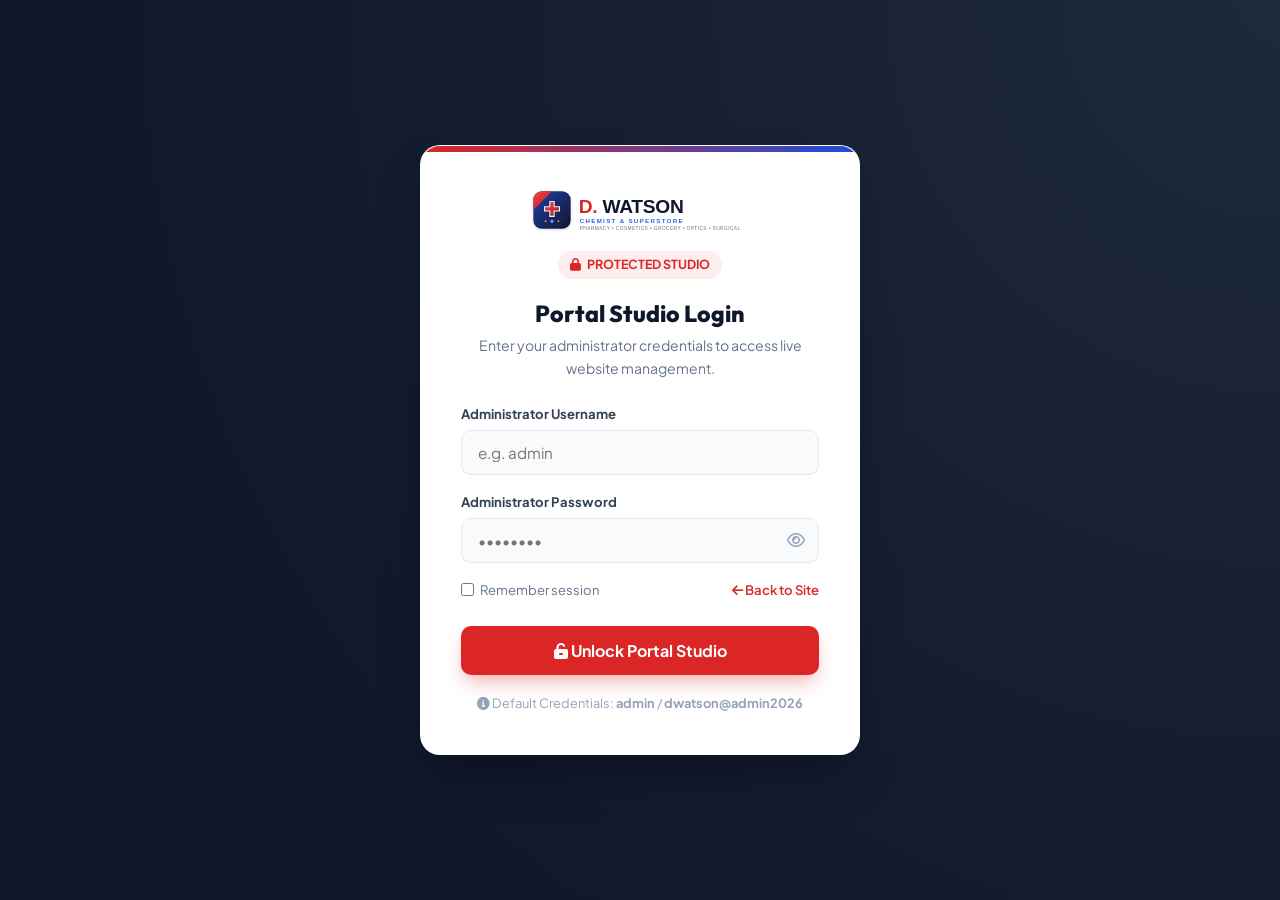
==== admin.html @ f3a91d0d "Fix: sticky top bar on scroll + correct Bakhtawari family tree (Ahsan is son of Zafar)" ====
<!DOCTYPE html>
<html lang="en">
<head>
  <meta charset="UTF-8">
  <meta name="viewport" content="width=device-width, initial-scale=1.0">
  <title>D. Watson Portal Studio | Zero-Code Content &amp; Security Management</title>
  <meta name="robots" content="noindex, nofollow">

  <!-- Google Fonts -->
  <link rel="preconnect" href="https://fonts.googleapis.com">
  <link rel="preconnect" href="https://fonts.gstatic.com" crossorigin>
  <link href="https://fonts.googleapis.com/css2?family=Outfit:wght@500;600;700;800&family=Plus+Jakarta+Sans:wght@400;500;600;700;800&display=swap" rel="stylesheet">

  <!-- Font Awesome 6 -->
  <link rel="stylesheet" href="https://cdnjs.cloudflare.com/ajax/libs/font-awesome/6.5.1/css/all.min.css">

  <!-- Stylesheets (v2.6) -->
  <link rel="stylesheet" href="css/style.css?v=2.6">
  <link rel="stylesheet" href="css/admin.css?v=2.6">
</head>
<body class="admin-body">

  <!-- ================= AUTHENTICATION / LOGIN OVERLAY ================= -->
  <div class="admin-auth-overlay" id="adminAuthOverlay">
    <div class="auth-card">
      <img src="assets/images/logo.svg" alt="D. Watson" class="auth-logo">
      <span class="auth-badge"><i class="fa-solid fa-lock"></i> Protected Studio</span>
      <h2 class="auth-title">Portal Studio Login</h2>
      <p class="auth-sub">Enter your administrator credentials to access live website management.</p>

      <div class="auth-error" id="loginError">
        Invalid username or password. Please try again.
      </div>

      <form id="adminLoginForm">
        <div class="auth-input-group">
          <label for="loginUsername">Administrator Username</label>
          <input type="text" id="loginUsername" class="auth-input" placeholder="e.g. admin" required autocomplete="username">
        </div>

        <div class="auth-input-group">
          <label for="loginPassword">Administrator Password</label>
          <input type="password" id="loginPassword" class="auth-input" placeholder="••••••••" required autocomplete="current-password">
          <button type="button" class="password-toggle-btn" onclick="togglePasswordVisibility('loginPassword', this.querySelector('i'))" aria-label="Toggle password view">
            <i class="fa-regular fa-eye"></i>
          </button>
        </div>

        <div style="display:flex; justify-content:space-between; align-items:center; margin-bottom:18px; font-size:0.82rem; color:#64748B;">
          <label style="display:flex; align-items:center; gap:6px; cursor:pointer;">
            <input type="checkbox" id="loginRememberMe"> Remember session
          </label>
          <a href="index.html" style="color:#DC2626; font-weight:600;"><i class="fa-solid fa-arrow-left"></i> Back to Site</a>
        </div>

        <button type="submit" class="auth-btn" id="loginSubmitBtn">
          <i class="fa-solid fa-unlock-keyhole"></i> Unlock Portal Studio
        </button>

        <div class="auth-hint">
          <i class="fa-solid fa-circle-info"></i> Default Credentials: <strong>admin</strong> / <strong>dwatson@admin2026</strong>
        </div>
      </form>
    </div>
  </div>

  <!-- ================= MOBILE APP HEADER (Shown on Mobile screens <= 992px) ================= -->
  <div class="admin-mobile-header">
    <button class="admin-mobile-toggle-btn" onclick="toggleAdminDrawer()" aria-label="Open navigation menu">
      <i class="fa-solid fa-bars-staggered"></i>
    </button>
    <img src="assets/images/logo-white.svg" alt="D. Watson Admin" class="admin-mobile-logo">
    <div style="display: flex; gap: 8px; align-items: center;">
      <a href="index.html" target="_blank" class="admin-mobile-action-btn" title="View live site">
        <i class="fa-solid fa-eye"></i>
      </a>
      <button class="admin-mobile-action-btn" onclick="adminLogout()" title="Lock Studio" style="color:#FCA5A5;">
        <i class="fa-solid fa-lock"></i>
      </button>
    </div>
  </div>

  <!-- Mobile Drawer Backdrop Overlay -->
  <div class="admin-drawer-backdrop" id="adminDrawerBackdrop" onclick="toggleAdminDrawer()"></div>

  <!-- ================= MAIN ADMIN SIDEBAR ================= -->
  <aside class="admin-sidebar" id="adminSidebar">
    <div class="sidebar-header">
      <img src="assets/images/logo-white.svg" alt="D. Watson Admin">
      <button class="admin-sidebar-close-btn" onclick="toggleAdminDrawer()" aria-label="Close menu">
        <i class="fa-solid fa-xmark"></i>
      </button>
    </div>

    <nav class="sidebar-nav">
      <div class="nav-category-title">Content Modules</div>
      <div class="admin-nav-item active" data-tab="tabSlides">
        <i class="fa-solid fa-images"></i> Hero Slider
      </div>
      <div class="admin-nav-item" data-tab="tabBranches">
        <i class="fa-solid fa-location-dot"></i> Branches Locator
      </div>
      <div class="admin-nav-item" data-tab="tabProducts">
        <i class="fa-solid fa-box-open"></i> Featured Products
      </div>
      <div class="admin-nav-item" data-tab="tabGallery">
        <i class="fa-solid fa-photo-film"></i> Image Gallery
      </div>
      <div class="admin-nav-item" data-tab="tabPrescriptions">
        <i class="fa-solid fa-bell-concierge"></i> Orders &amp; Inquiries Desk
      </div>

      <div class="nav-category-title">Corporate Settings</div>
      <div class="admin-nav-item" data-tab="tabCompany">
        <i class="fa-solid fa-building"></i> Company &amp; Heritage
      </div>
      <div class="admin-nav-item" data-tab="tabSecurity">
        <i class="fa-solid fa-shield-halved"></i> Security &amp; Password
      </div>
      <div class="admin-nav-item" data-tab="tabBackup">
        <i class="fa-solid fa-cloud-arrow-down"></i> Backup &amp; JSON Sync
      </div>
    </nav>

    <div class="sidebar-footer">
      <div class="admin-user-badge">
        <span><i class="fa-solid fa-user-shield" style="color:#22C55E;"></i> Authenticated Admin</span>
        <button onclick="adminLogout()" style="color:#F87171; font-weight:700; font-size:0.75rem; background:none; border:none; cursor:pointer;" title="Log out">
          <i class="fa-solid fa-arrow-right-from-bracket"></i> Lock
        </button>
      </div>
      <a href="index.html" target="_blank" class="btn btn-outline-white btn-sm" style="width: 100%; margin-top:8px;">
        <i class="fa-solid fa-arrow-up-right-from-square"></i> Open Live Website
      </a>
    </div>
  </aside>

  <!-- ================= MAIN DASHBOARD AREA ================= -->
  <main class="admin-main">
    <!-- Topbar -->
    <header class="admin-topbar">
      <div class="admin-title-wrap">
        <h1>Content Management Studio</h1>
        <p>Live visual updates for slides, 24+ branches, product catalog, gallery &amp; corporate contact numbers.</p>
      </div>

      <div class="admin-actions">
        <button class="btn btn-outline btn-sm" onclick="exportSiteJSON()">
          <i class="fa-solid fa-download"></i> Export JSON
        </button>
        <button class="btn btn-outline btn-sm" onclick="adminLogout()" style="border-color:#FCA5A5; color:#DC2626;">
          <i class="fa-solid fa-lock"></i> Lock Studio
        </button>
        <a href="index.html" target="_blank" class="btn btn-primary btn-sm">
          <i class="fa-solid fa-eye"></i> View Live Site
        </a>
      </div>
    </header>

    <!-- Dynamic Content Area -->
    <div class="admin-content-area">

      <!-- ================= 1. HERO SLIDES TAB ================= -->
      <section class="admin-tab-pane active" id="tabSlides">
        <div class="admin-card">
          <div class="card-header-flex">
            <div>
              <h2 class="card-title">Homepage Hero Banner Slides</h2>
              <p style="font-size:0.85rem; color:#64748B;">Manage the top carousel slides, headlines, images, and WhatsApp call-to-action buttons.</p>
            </div>
            <button class="btn btn-primary btn-sm" onclick="openSlideModal(-1)">
              <i class="fa-solid fa-plus"></i> Add New Slide
            </button>
          </div>

          <div class="items-list-grid" id="adminSlidesList">
            <!-- Populated via admin.js -->
          </div>
        </div>
      </section>

      <!-- ================= 2. BRANCHES TAB ================= -->
      <section class="admin-tab-pane" id="tabBranches">
        <div class="admin-card">
          <div class="card-header-flex">
            <div>
              <h2 class="card-title">Store Branches &amp; Locations (24+ Network)</h2>
              <p style="font-size:0.85rem; color:#64748B;">Official locations across Islamabad, Rawalpindi, Lahore, and regional hubs from dwatson.co.</p>
            </div>
            <button class="btn btn-primary btn-sm" onclick="openBranchModal(-1)">
              <i class="fa-solid fa-plus"></i> Add New Branch
            </button>
          </div>

          <div class="items-list-grid" id="adminBranchesList">
            <!-- Populated via admin.js -->
          </div>
        </div>
      </section>

      <!-- ================= 3. FEATURED PRODUCTS TAB ================= -->
      <section class="admin-tab-pane" id="tabProducts">
        <div class="admin-card">
          <div class="card-header-flex">
            <div>
              <h2 class="card-title">Featured Products &amp; Catalog Showcase</h2>
              <p style="font-size:0.85rem; color:#64748B;">Manage showcased items from Facebook official posts, prices, stock badges, and descriptions.</p>
            </div>
            <button class="btn btn-primary btn-sm" onclick="openProductModal(-1)">
              <i class="fa-solid fa-plus"></i> Add New Product
            </button>
          </div>

          <div class="items-list-grid" id="adminProductsList">
            <!-- Populated via admin.js -->
          </div>
        </div>
      </section>

      <!-- ================= 4. GALLERY TAB ================= -->
      <section class="admin-tab-pane" id="tabGallery">
        <div class="admin-card">
          <div class="card-header-flex">
            <div>
              <h2 class="card-title">Showcase Image Gallery</h2>
              <p style="font-size:0.85rem; color:#64748B;">Manage store facade photos, pharmacy labs, cosmetics lounges, and superstore aisles.</p>
            </div>
            <button class="btn btn-primary btn-sm" onclick="openGalleryModal(-1)">
              <i class="fa-solid fa-plus"></i> Add Photo
            </button>
          </div>

          <div class="items-list-grid" id="adminGalleryList">
            <!-- Populated via admin.js -->
          </div>
        </div>
      </section>

      <!-- ================= 4b. ORDERS & INQUIRIES DESK ================= -->
      <section class="admin-tab-pane" id="tabPrescriptions">
        <div class="admin-card">
          <div class="card-header-flex">
            <div>
              <h2 class="card-title">Customer Orders &amp; Inquiries Desk</h2>
              <p style="font-size:0.85rem; color:#64748B;">Live records of Product Inquiries &amp; Orders, Prescriptions, and Customer Inquiries with 1-click photo inspection and WhatsApp replies.</p>
            </div>
            <div style="display: flex; gap: 8px; flex-wrap: wrap;">
              <button class="btn btn-outline btn-sm" onclick="renderPrescriptionsList()" title="Refresh live inquiries list">
                <i class="fa-solid fa-arrows-rotate"></i> Refresh List
              </button>
              <button class="btn btn-sm" style="background:#FEE2E2; color:#DC2626; border:1px solid #FECACA;" onclick="handleClearAllInquiries()" title="Permanently clear all inquiries">
                <i class="fa-solid fa-trash-can"></i> Clear All
              </button>
            </div>
          </div>

          <div style="display: flex; gap: 10px; margin: 18px 0 10px; flex-wrap: wrap;" id="inquiryFilterBar">
            <button class="btn btn-primary btn-sm" style="border-radius: 9999px;" onclick="filterInquiriesType('all', this)">
              <i class="fa-solid fa-layer-group"></i> All Inquiries
            </button>
            <button class="btn btn-outline btn-sm" style="border-radius: 9999px;" onclick="filterInquiriesType('product', this)">
              <i class="fa-solid fa-box-open"></i> Product Orders
            </button>
            <button class="btn btn-outline btn-sm" style="border-radius: 9999px;" onclick="filterInquiriesType('prescription', this)">
              <i class="fa-solid fa-file-prescription"></i> Prescription Uploads
            </button>
          </div>

          <div class="items-list-grid" id="adminPrescriptionsList" style="margin-top: 14px;">
            <!-- Populated dynamically via admin.js -->
          </div>
        </div>
      </section>

      <!-- ================= 5. COMPANY SETTINGS TAB ================= -->
      <section class="admin-tab-pane" id="tabCompany">
        <div class="admin-card">
          <div class="card-header-flex">
            <div>
              <h2 class="card-title">Company Profile, Heritage &amp; Helpline</h2>
              <p style="font-size:0.85rem; color:#64748B;">Update phone numbers, WhatsApp, announcement ribbon, and Dr. Watson heritage story.</p>
            </div>
            <button class="btn btn-primary btn-sm" onclick="saveCompanySettings(event)">
              <i class="fa-solid fa-check"></i> Save Settings
            </button>
          </div>

          <form id="companySettingsForm" onsubmit="saveCompanySettings(event)">
            <div class="form-grid-2">
              <div class="admin-form-group">
                <label>Company Brand Name</label>
                <input type="text" class="admin-form-input" id="setCompanyName" required>
              </div>
              <div class="admin-form-group">
                <label>24/7 Universal Helpline</label>
                <input type="text" class="admin-form-input" id="setHelpline" required>
              </div>
            </div>

            <div class="form-grid-2">
              <div class="admin-form-group">
                <label>WhatsApp Number (without + or spaces, e.g. 923329716666)</label>
                <input type="text" class="admin-form-input" id="setWhatsApp" required>
              </div>
              <div class="admin-form-group">
                <label>WhatsApp Display Text (e.g. 0332-9716666)</label>
                <input type="text" class="admin-form-input" id="setWhatsAppDisplay" required>
              </div>
            </div>

            <div class="form-grid-2">
              <div class="admin-form-group">
                <label>Customer Care Email</label>
                <input type="email" class="admin-form-input" id="setEmail" required>
              </div>
              <div class="admin-form-group">
                <label>Headquarters Address</label>
                <input type="text" class="admin-form-input" id="setAddress" required>
              </div>
            </div>

            <div class="admin-form-group">
              <label>Top Announcement Banner Text</label>
              <input type="text" class="admin-form-input" id="setAnnouncement" required>
            </div>

            <div class="admin-form-group">
              <label>About Us - Short Summary</label>
              <textarea class="admin-form-input" id="setAboutShort" rows="2" required></textarea>
            </div>

            <div class="admin-form-group">
              <label>About Us - Extended Heritage &amp; Dr. Watson Tribute</label>
              <textarea class="admin-form-input" id="setAboutHistory" rows="4" required></textarea>
            </div>

            <div style="text-align: right;">
              <button type="submit" class="btn btn-primary">
                <i class="fa-solid fa-check"></i> Save &amp; Publish Settings
              </button>
            </div>
          </form>
        </div>
      </section>

      <!-- ================= 6. SECURITY & PASSWORD TAB ================= -->
      <section class="admin-tab-pane" id="tabSecurity">
        <div class="admin-card">
          <div class="card-header-flex">
            <div>
              <h2 class="card-title">Portal Security &amp; Credentials Guard</h2>
              <p style="font-size:0.85rem; color:#64748B;">Change your administrator login username, password, and security recovery PIN.</p>
            </div>
          </div>

          <div style="background:rgba(29, 78, 216, 0.05); border:1px solid rgba(29, 78, 216, 0.2); border-radius:12px; padding:16px; margin-bottom:24px;">
            <strong style="color:var(--dw-blue); font-size:0.92rem;"><i class="fa-solid fa-shield-halved"></i> Client-Side Cryptographic Protection</strong>
            <p style="font-size:0.82rem; color:#475569; margin-top:4px; line-height:1.5;">
              Your portal uses SHA-256 Web Crypto hashing. Passwords are never stored in plain text. Changing your credentials below will immediately protect all future access to <code>admin.html</code> across this browser session.
            </p>
          </div>

          <form id="securitySettingsForm" onsubmit="saveSecurityCredentials(event)">
            <div class="form-grid-2">
              <div class="admin-form-group">
                <label>Admin Username</label>
                <input type="text" class="admin-form-input" id="secUsername" required autocomplete="username">
              </div>
              <div class="admin-form-group">
                <label>Emergency Recovery PIN (4 Digits)</label>
                <input type="text" class="admin-form-input" id="secPin" maxlength="4" placeholder="1975" required>
              </div>
            </div>

            <div class="form-grid-2">
              <div class="admin-form-group">
                <label>New Password</label>
                <input type="password" class="admin-form-input" id="secNewPassword" placeholder="Enter new password" autocomplete="new-password">
                <small style="color:#64748B; font-size:0.75rem;">Leave empty to keep existing password.</small>
              </div>
              <div class="admin-form-group">
                <label>Confirm New Password</label>
                <input type="password" class="admin-form-input" id="secConfirmPassword" placeholder="Re-type new password" autocomplete="new-password">
              </div>
            </div>

            <div style="text-align: right; margin-top:10px;">
              <button type="submit" class="btn btn-primary">
                <i class="fa-solid fa-lock"></i> Update Security Credentials
              </button>
            </div>
          </form>
        </div>
      </section>

      <!-- ================= 7. BACKUP & SYNC TAB ================= -->
      <section class="admin-tab-pane" id="tabBackup">
        <div class="admin-card">
          <h2 class="card-title" style="margin-bottom: 8px;">Backup, Export &amp; Restore</h2>
          <p style="font-size:0.88rem; color:#64748B; margin-bottom: 24px;">
            Export all your customized website configurations as a clean JSON file, or restore default D. Watson templates.
          </p>

          <div style="display: flex; gap: 16px; flex-wrap: wrap;">
            <button class="btn btn-primary" onclick="exportSiteJSON()">
              <i class="fa-solid fa-file-arrow-down"></i> Download Site Configuration (.JSON)
            </button>
            
            <button class="btn btn-outline" onclick="triggerImportJSON()">
              <i class="fa-solid fa-file-arrow-up"></i> Import JSON Configuration
            </button>
            <input type="file" id="importJsonInput" accept=".json" style="display:none;" onchange="handleFileImport(event)">

            <button class="btn btn-outline" style="border-color:#FCA5A5; color:#DC2626;" onclick="resetToFactoryDefaults()">
              <i class="fa-solid fa-rotate-left"></i> Reset to Factory Defaults
            </button>
          </div>
        </div>
      </section>

    </div>
  </main>

  <!-- Reusable Modal Popup for Editing -->
  <div class="admin-modal" id="adminEditModal" role="dialog" aria-modal="true">
    <div class="admin-modal-box">
      <div class="modal-header">
        <h3 class="modal-title" id="adminModalTitle">Edit Item</h3>
        <button class="modal-close-btn" onclick="closeAdminModal()" aria-label="Close">&times;</button>
      </div>
      <div id="adminModalBody">
        <!-- Injected via admin.js -->
      </div>
    </div>
  </div>

  <!-- Toast Notification -->
  <div class="admin-toast" id="adminToast">
    Changes saved successfully!
  </div>

  <!-- Scripts (v3.1) -->
  <script src="js/data.js?v=3.1"></script>
  <script src="js/admin.js?v=3.1"></script>
</body>
</html>
---- css/style.css ----
/* ==========================================================================
   D. Watson Chemist & Superstore - Core Stylesheet
   Theme: Iconic Brand Crimson Red & Navy Blue (#DC2626 / #0F172A / #1D4ED8)
   ========================================================================== */

:root {
  /* Brand Color Palette */
  --dw-red: #DC2626;
  --dw-red-dark: #B91C1C;
  --dw-red-light: #EF4444;
  --dw-red-soft: rgba(220, 38, 38, 0.08);
  --dw-red-glow: rgba(220, 38, 38, 0.25);

  --dw-navy: #0F172A;
  --dw-navy-card: #1E293B;
  --dw-blue: #1D4ED8;
  --dw-blue-light: #3B82F6;
  --dw-blue-soft: rgba(29, 78, 216, 0.08);
  --dw-blue-glow: rgba(37, 99, 235, 0.25);
  
  --dw-accent: #0284C7;
  --dw-accent-light: #38BDF8;

  /* Neutral Surface Colors */
  --bg-page: #F8FAFC;
  --bg-surface: #FFFFFF;
  --bg-surface-alt: #F1F5F9;
  --bg-dark: #090E17;
  --border-subtle: #E2E8F0;
  --border-strong: #CBD5E1;

  /* Typography Colors */
  --text-main: #0F172A;
  --text-muted: #64748B;
  --text-light: #94A3B8;
  --text-white: #FFFFFF;

  /* Gradients */
  --grad-primary: linear-gradient(135deg, #DC2626 0%, #1D4ED8 100%);
  --grad-red: linear-gradient(135deg, #EF4444 0%, #B91C1C 100%);
  --grad-navy: linear-gradient(135deg, #1E293B 0%, #0F172A 100%);
  --grad-hero-overlay: linear-gradient(90deg, rgba(15, 23, 42, 0.92) 0%, rgba(15, 23, 42, 0.75) 55%, rgba(15, 23, 42, 0.35) 100%);
  --grad-hero-overlay-mobile: linear-gradient(180deg, rgba(15, 23, 42, 0.88) 0%, rgba(15, 23, 42, 0.92) 100%);

  /* UI Tokens */
  --radius-sm: 8px;
  --radius-md: 14px;
  --radius-lg: 20px;
  --radius-xl: 28px;
  --radius-full: 9999px;

  --shadow-sm: 0 2px 8px rgba(15, 23, 42, 0.04);
  --shadow-md: 0 10px 25px -5px rgba(15, 23, 42, 0.08), 0 8px 10px -6px rgba(15, 23, 42, 0.04);
  --shadow-lg: 0 20px 35px -8px rgba(15, 23, 42, 0.12), 0 10px 15px -5px rgba(15, 23, 42, 0.06);
  --shadow-red: 0 10px 25px -5px rgba(220, 38, 38, 0.35);
  --shadow-blue: 0 10px 25px -5px rgba(29, 78, 216, 0.35);

  --font-body: 'Plus Jakarta Sans', system-ui, -apple-system, sans-serif;
  --font-heading: 'Outfit', 'Plus Jakarta Sans', sans-serif;
  --transition: all 0.3s cubic-bezier(0.16, 1, 0.3, 1);
  --transition-fast: all 0.15s ease;
}

/* ==========================================================================
   Base & Reset
   ========================================================================== */
*, *::before, *::after {
  box-sizing: border-box;
  margin: 0;
  padding: 0;
}

html {
  scroll-behavior: smooth;
  font-size: 16px;
  -webkit-font-smoothing: antialiased;
}

body {
  font-family: var(--font-body);
  background-color: var(--bg-page);
  color: var(--text-main);
  line-height: 1.6;
  overflow-x: hidden;
}

img {
  max-width: 100%;
  height: auto;
  display: block;
}

a {
  text-decoration: none;
  color: inherit;
  transition: var(--transition-fast);
}

button {
  cursor: pointer;
  border: none;
  background: none;
  font-family: inherit;
  transition: var(--transition);
}

ul {
  list-style: none;
}

.container {
  width: 100%;
  max-width: 1280px;
  margin: 0 auto;
  padding: 0 24px;
}

/* ==========================================================================
   Typography & Common UI Components
   ========================================================================== */
h1, h2, h3, h4, h5, h6 {
  font-family: var(--font-heading);
  color: var(--dw-navy);
  font-weight: 700;
  line-height: 1.25;
}

.section-header {
  text-align: center;
  max-width: 760px;
  margin: 0 auto 50px;
}

.section-tag {
  display: inline-flex;
  align-items: center;
  gap: 8px;
  background: var(--dw-red-soft);
  color: var(--dw-red);
  padding: 6px 16px;
  border-radius: var(--radius-full);
  font-size: 0.85rem;
  font-weight: 700;
  letter-spacing: 0.5px;
  text-transform: uppercase;
  margin-bottom: 14px;
  border: 1px solid rgba(220, 38, 38, 0.2);
}

.section-tag.blue-tag {
  background: var(--dw-blue-soft);
  color: var(--dw-blue);
  border-color: rgba(29, 78, 216, 0.2);
}

.section-title {
  font-size: 2.5rem;
  font-weight: 800;
  margin-bottom: 16px;
  letter-spacing: -0.5px;
}

.section-title span.highlight-red {
  color: var(--dw-red);
}

.section-title span.highlight-blue {
  color: var(--dw-blue);
}

.section-subtitle {
  font-size: 1.1rem;
  color: var(--text-muted);
}

/* Buttons */
.btn {
  display: inline-flex;
  align-items: center;
  justify-content: center;
  gap: 10px;
  padding: 13px 26px;
  border-radius: var(--radius-full);
  font-size: 0.95rem;
  font-weight: 700;
  transition: var(--transition);
  text-align: center;
  white-space: nowrap;
}

.btn-primary {
  background: var(--dw-red);
  color: var(--text-white);
  box-shadow: var(--shadow-red);
}

.btn-primary:hover {
  background: var(--dw-red-dark);
  transform: translateY(-2px);
  box-shadow: 0 14px 28px -6px rgba(220, 38, 38, 0.45);
}

.btn-blue {
  background: var(--dw-blue);
  color: var(--text-white);
  box-shadow: var(--shadow-blue);
}

.btn-blue:hover {
  background: #1e40af;
  transform: translateY(-2px);
  box-shadow: 0 14px 28px -6px rgba(29, 78, 216, 0.45);
}

.btn-whatsapp {
  background: #25D366;
  color: #FFFFFF;
  box-shadow: 0 8px 20px -4px rgba(37, 211, 102, 0.4);
}

.btn-whatsapp:hover {
  background: #20BA56;
  transform: translateY(-2px);
  box-shadow: 0 12px 24px -4px rgba(37, 211, 102, 0.55);
}

.btn-outline {
  background: transparent;
  color: var(--dw-navy);
  border: 2px solid var(--border-strong);
}

.btn-outline:hover {
  background: var(--dw-navy);
  color: var(--text-white);
  border-color: var(--dw-navy);
  transform: translateY(-2px);
}

.btn-outline-white {
  background: rgba(255, 255, 255, 0.1);
  color: var(--text-white);
  border: 2px solid rgba(255, 255, 255, 0.4);
  backdrop-filter: blur(8px);
}

.btn-outline-white:hover {
  background: var(--text-white);
  color: var(--dw-navy);
  border-color: var(--text-white);
  transform: translateY(-2px);
}

.btn-sm {
  padding: 8px 18px;
  font-size: 0.85rem;
}

/* ==========================================================================
   Top Announcement Bar & Header
   ========================================================================== */
.top-bar {
  position: sticky;
  top: 0;
  z-index: 1001;
  background: var(--dw-navy);
  color: var(--text-white);
  font-size: 0.85rem;
  padding: 8px 0;
  border-bottom: 1px solid rgba(255, 255, 255, 0.1);
}

.top-bar-inner {
  display: flex;
  justify-content: space-between;
  align-items: center;
  gap: 16px;
}

.announcement-text {
  display: flex;
  align-items: center;
  gap: 10px;
  overflow: hidden;
  white-space: nowrap;
  text-overflow: ellipsis;
}

.badge-live {
  background: var(--dw-red);
  color: white;
  padding: 2px 8px;
  border-radius: 4px;
  font-size: 0.72rem;
  font-weight: 800;
  letter-spacing: 0.5px;
  text-transform: uppercase;
  animation: pulseBadge 2s infinite;
}

@keyframes pulseBadge {
  0%, 100% { opacity: 1; }
  50% { opacity: 0.75; }
}

.top-bar-links {
  display: flex;
  align-items: center;
  gap: 20px;
  flex-shrink: 0;
}

.top-bar-links a {
  color: #CBD5E1;
  display: flex;
  align-items: center;
  gap: 6px;
}

.top-bar-links a:hover {
  color: #FFFFFF;
}

.portal-link-btn {
  background: rgba(255, 255, 255, 0.15);
  padding: 3px 10px;
  border-radius: 4px;
  font-size: 0.78rem;
  font-weight: 600;
  border: 1px solid rgba(255, 255, 255, 0.25);
  color: #F8FAFC !important;
}

.portal-link-btn:hover {
  background: var(--dw-red);
  border-color: var(--dw-red);
}

/* Header & Navigation */
.site-header {
  position: sticky;
  top: 36px;
  z-index: 1000;
  background: rgba(255, 255, 255, 0.96);
  backdrop-filter: blur(16px);
  border-bottom: 1px solid var(--border-subtle);
  box-shadow: var(--shadow-sm);
  transition: var(--transition);
}

.site-header.scrolled {
  box-shadow: var(--shadow-md);
  padding: 4px 0;
}

.navbar {
  display: flex;
  justify-content: space-between;
  align-items: center;
  height: 80px;
  transition: var(--transition);
}

.site-header.scrolled .navbar {
  height: 70px;
}

.brand-logo {
  display: flex;
  align-items: center;
  gap: 12px;
}

.brand-logo img {
  height: 48px;
  width: auto;
}

.nav-menu {
  display: flex;
  align-items: center;
  gap: 28px;
}

.nav-link {
  font-size: 0.95rem;
  font-weight: 600;
  color: var(--text-main);
  position: relative;
  padding: 6px 0;
}

.nav-link:hover, .nav-link.active {
  color: var(--dw-red);
}

.nav-link::after {
  content: '';
  position: absolute;
  bottom: 0;
  left: 0;
  width: 0;
  height: 2px;
  background: var(--dw-red);
  transition: var(--transition);
  border-radius: 2px;
}

.nav-link:hover::after, .nav-link.active::after {
  width: 100%;
}

.nav-actions {
  display: flex;
  align-items: center;
  gap: 12px;
}

.mobile-toggle {
  display: none;
  font-size: 1.5rem;
  color: var(--dw-navy);
  padding: 6px;
}

/* ==========================================================================
   Hero Slider Section
   ========================================================================== */
.hero-section {
  position: relative;
  background: var(--dw-navy);
  min-height: 600px;
  overflow: hidden;
  display: flex;
  align-items: center;
}

.hero-slider-wrapper {
  position: relative;
  width: 100%;
  height: 620px;
  overflow: hidden;
}

.hero-slide {
  position: absolute;
  top: 0;
  left: 0;
  width: 100%;
  height: 100%;
  opacity: 0;
  visibility: hidden;
  transition: opacity 0.8s ease, visibility 0.8s ease;
  background-size: cover;
  background-position: center;
  display: flex;
  align-items: center;
}

.hero-slide.active {
  opacity: 1;
  visibility: visible;
  z-index: 2;
}

.hero-slide-overlay {
  position: absolute;
  top: 0;
  left: 0;
  right: 0;
  bottom: 0;
  background: var(--grad-hero-overlay);
  z-index: 1;
}

.hero-content {
  position: relative;
  z-index: 3;
  max-width: 680px;
  color: var(--text-white);
  padding: 40px 0;
}

.slide-tag {
  display: inline-flex;
  align-items: center;
  gap: 8px;
  background: var(--dw-red);
  color: white;
  padding: 6px 16px;
  border-radius: var(--radius-full);
  font-size: 0.85rem;
  font-weight: 700;
  text-transform: uppercase;
  letter-spacing: 0.5px;
  margin-bottom: 18px;
  box-shadow: 0 4px 15px rgba(220, 38, 38, 0.4);
  transform: translateY(20px);
  opacity: 0;
  transition: transform 0.6s 0.2s ease, opacity 0.6s 0.2s ease;
}

.hero-slide.active .slide-tag {
  transform: translateY(0);
  opacity: 1;
}

.slide-title {
  color: var(--text-white);
  font-size: 3.2rem;
  font-weight: 800;
  line-height: 1.15;
  margin-bottom: 18px;
  letter-spacing: -0.5px;
  transform: translateY(30px);
  opacity: 0;
  transition: transform 0.7s 0.3s ease, opacity 0.7s 0.3s ease;
}

.hero-slide.active .slide-title {
  transform: translateY(0);
  opacity: 1;
}

.slide-subtitle {
  font-size: 1.2rem;
  color: #E2E8F0;
  margin-bottom: 30px;
  line-height: 1.6;
  max-width: 580px;
  transform: translateY(30px);
  opacity: 0;
  transition: transform 0.7s 0.4s ease, opacity 0.7s 0.4s ease;
}

.hero-slide.active .slide-subtitle {
  transform: translateY(0);
  opacity: 1;
}

.slide-actions {
  display: flex;
  align-items: center;
  gap: 16px;
  flex-wrap: wrap;
  transform: translateY(30px);
  opacity: 0;
  transition: transform 0.7s 0.5s ease, opacity 0.7s 0.5s ease;
}

.hero-slide.active .slide-actions {
  transform: translateY(0);
  opacity: 1;
}

/* Slider Controls */
.slider-arrow {
  position: absolute;
  top: 50%;
  transform: translateY(-50%);
  z-index: 10;
  width: 52px;
  height: 52px;
  border-radius: 50%;
  background: rgba(255, 255, 255, 0.15);
  color: #FFFFFF;
  border: 1px solid rgba(255, 255, 255, 0.3);
  display: flex;
  align-items: center;
  justify-content: center;
  font-size: 1.2rem;
  backdrop-filter: blur(10px);
  transition: var(--transition);
}

.slider-arrow:hover {
  background: var(--dw-red);
  border-color: var(--dw-red);
  transform: translateY(-50%) scale(1.08);
}

.slider-arrow.prev {
  left: 24px;
}

.slider-arrow.next {
  right: 24px;
}

.slider-dots {
  position: absolute;
  bottom: 25px;
  left: 50%;
  transform: translateX(-50%);
  z-index: 10;
  display: flex;
  gap: 10px;
}

.slider-dot {
  width: 12px;
  height: 12px;
  border-radius: var(--radius-full);
  background: rgba(255, 255, 255, 0.4);
  transition: var(--transition);
  border: none;
}

.slider-dot.active {
  width: 34px;
  background: var(--dw-red);
  box-shadow: 0 0 12px rgba(220, 38, 38, 0.8);
}

/* Slider Progress bar */
.slider-progress {
  position: absolute;
  bottom: 0;
  left: 0;
  height: 4px;
  background: var(--dw-red);
  z-index: 11;
  width: 0%;
  transition: width 0.1s linear;
}

/* ==========================================================================
   Trust Bar & Key Highlights
   ========================================================================== */
.trust-bar {
  background: var(--bg-surface);
  border-bottom: 1px solid var(--border-subtle);
  padding: 30px 0;
  box-shadow: var(--shadow-sm);
  position: relative;
  z-index: 10;
  margin-top: -30px;
  border-radius: var(--radius-lg);
  max-width: 1230px;
  margin-left: auto;
  margin-right: auto;
}

.trust-grid {
  display: grid;
  grid-template-columns: repeat(4, 1fr);
  gap: 20px;
}

.trust-item {
  display: flex;
  align-items: center;
  gap: 16px;
  padding: 10px 20px;
  border-right: 1px solid var(--border-subtle);
}

.trust-item:last-child {
  border-right: none;
}

.trust-icon {
  width: 54px;
  height: 54px;
  border-radius: var(--radius-md);
  background: var(--dw-red-soft);
  color: var(--dw-red);
  display: flex;
  align-items: center;
  justify-content: center;
  font-size: 1.6rem;
  flex-shrink: 0;
}

.trust-item:nth-child(even) .trust-icon {
  background: var(--dw-blue-soft);
  color: var(--dw-blue);
}

.trust-number {
  font-size: 1.5rem;
  font-weight: 800;
  color: var(--dw-navy);
  line-height: 1.1;
  font-family: var(--font-heading);
}

.trust-label {
  font-size: 0.85rem;
  color: var(--text-muted);
  font-weight: 500;
}

/* ==========================================================================
   About Us Section
   ========================================================================== */
.about-section {
  padding: 100px 0;
  background: var(--bg-page);
}

.about-grid {
  display: grid;
  grid-template-columns: 1fr 1fr;
  gap: 60px;
  align-items: center;
}

.about-visual {
  position: relative;
}

.about-img-main {
  border-radius: var(--radius-xl);
  overflow: hidden;
  box-shadow: var(--shadow-lg);
  position: relative;
}

.about-img-main img {
  width: 100%;
  height: 480px;
  object-fit: cover;
  transition: transform 0.6s ease;
}

.about-img-main:hover img {
  transform: scale(1.03);
}

.about-floating-card {
  position: absolute;
  bottom: -25px;
  right: -25px;
  background: var(--dw-navy);
  color: var(--text-white);
  padding: 24px 30px;
  border-radius: var(--radius-lg);
  box-shadow: var(--shadow-lg);
  border: 2px solid rgba(255, 255, 255, 0.1);
  max-width: 260px;
}

.about-floating-card .card-year {
  font-size: 2.2rem;
  font-weight: 900;
  color: var(--dw-red);
  font-family: var(--font-heading);
  line-height: 1;
}

.about-floating-card .card-text {
  font-size: 0.9rem;
  color: #CBD5E1;
  margin-top: 6px;
}

.about-content h2 {
  font-size: 2.4rem;
  margin-bottom: 20px;
  letter-spacing: -0.5px;
}

.about-desc {
  font-size: 1.05rem;
  color: var(--text-muted);
  margin-bottom: 24px;
}

.about-features-list {
  display: grid;
  grid-template-columns: 1fr 1fr;
  gap: 16px;
  margin-bottom: 34px;
}

.about-feat-item {
  display: flex;
  align-items: center;
  gap: 10px;
  font-size: 0.95rem;
  font-weight: 600;
  color: var(--dw-navy);
}

.about-feat-item i {
  color: var(--dw-red);
  font-size: 1.1rem;
}

/* ==========================================================================
   Departments Showcase Section
   ========================================================================== */
.departments-section {
  padding: 100px 0;
  background: var(--bg-surface);
}

.departments-grid {
  display: grid;
  grid-template-columns: repeat(3, 1fr);
  gap: 30px;
}

.department-card {
  background: var(--bg-page);
  border-radius: var(--radius-lg);
  overflow: hidden;
  border: 1px solid var(--border-subtle);
  box-shadow: var(--shadow-sm);
  transition: var(--transition);
  display: flex;
  flex-direction: column;
}

.department-card:hover {
  transform: translateY(-8px);
  box-shadow: var(--shadow-lg);
  border-color: rgba(220, 38, 38, 0.3);
}

.dept-img-wrap {
  position: relative;
  height: 220px;
  overflow: hidden;
}

.dept-img-wrap img {
  width: 100%;
  height: 100%;
  object-fit: cover;
  transition: transform 0.6s ease;
}

.department-card:hover .dept-img-wrap img {
  transform: scale(1.06);
}

.dept-badge {
  position: absolute;
  top: 16px;
  right: 16px;
  background: rgba(15, 23, 42, 0.85);
  color: #FFFFFF;
  padding: 4px 12px;
  border-radius: var(--radius-full);
  font-size: 0.75rem;
  font-weight: 700;
  backdrop-filter: blur(6px);
}

.dept-icon-floating {
  position: absolute;
  bottom: -22px;
  left: 24px;
  width: 50px;
  height: 50px;
  border-radius: 50%;
  background: var(--dw-red);
  color: white;
  display: flex;
  align-items: center;
  justify-content: center;
  font-size: 1.3rem;
  box-shadow: var(--shadow-red);
  border: 3px solid white;
}

.department-card:nth-child(even) .dept-icon-floating {
  background: var(--dw-blue);
  box-shadow: var(--shadow-blue);
}

.dept-body {
  padding: 34px 24px 24px;
  flex: 1;
  display: flex;
  flex-direction: column;
}

.dept-title {
  font-size: 1.35rem;
  font-weight: 700;
  margin-bottom: 8px;
  color: var(--dw-navy);
}

.dept-tagline {
  font-size: 0.88rem;
  color: var(--dw-blue);
  font-weight: 600;
  margin-bottom: 14px;
}

.dept-desc {
  font-size: 0.92rem;
  color: var(--text-muted);
  line-height: 1.55;
  margin-bottom: 18px;
  flex: 1;
}

.dept-features {
  margin-bottom: 20px;
  border-top: 1px dashed var(--border-subtle);
  padding-top: 14px;
}

.dept-features li {
  font-size: 0.85rem;
  color: var(--text-main);
  margin-bottom: 6px;
  display: flex;
  align-items: flex-start;
  gap: 8px;
}

.dept-features li i {
  color: var(--dw-red);
  margin-top: 4px;
  font-size: 0.75rem;
}

.dept-card-footer {
  display: flex;
  gap: 10px;
}

.dept-card-footer .btn {
  flex: 1;
}

/* ==========================================================================
   Branches Explorer Section
   ========================================================================== */
.branches-section {
  padding: 100px 0;
  background: #F1F5F9;
}

.branch-filter-bar {
  display: flex;
  justify-content: space-between;
  align-items: center;
  gap: 20px;
  margin-bottom: 36px;
  flex-wrap: wrap;
}

.branch-search-box {
  position: relative;
  flex: 1;
  max-width: 400px;
}

.branch-search-box input {
  width: 100%;
  padding: 12px 18px 12px 44px;
  border-radius: var(--radius-full);
  border: 1px solid var(--border-strong);
  background: var(--bg-surface);
  font-size: 0.95rem;
  outline: none;
  transition: var(--transition);
}

.branch-search-box input:focus {
  border-color: var(--dw-blue);
  box-shadow: 0 0 0 4px var(--dw-blue-soft);
}

.branch-search-box i {
  position: absolute;
  left: 18px;
  top: 50%;
  transform: translateY(-50%);
  color: var(--text-muted);
}

.branch-pills {
  display: flex;
  gap: 8px;
  flex-wrap: wrap;
}

.branch-pill-btn {
  padding: 8px 18px;
  border-radius: var(--radius-full);
  font-size: 0.88rem;
  font-weight: 600;
  background: var(--bg-surface);
  color: var(--text-main);
  border: 1px solid var(--border-subtle);
  transition: var(--transition);
}

.branch-pill-btn:hover, .branch-pill-btn.active {
  background: var(--dw-navy);
  color: var(--text-white);
  border-color: var(--dw-navy);
}

.branches-grid {
  display: grid;
  grid-template-columns: repeat(3, 1fr);
  gap: 24px;
}

.branch-card {
  background: var(--bg-surface);
  border-radius: var(--radius-lg);
  overflow: hidden;
  border: 1px solid var(--border-subtle);
  box-shadow: var(--shadow-sm);
  transition: var(--transition);
  display: flex;
  flex-direction: column;
}

.branch-card:hover {
  transform: translateY(-6px);
  box-shadow: var(--shadow-lg);
  border-color: var(--dw-blue-light);
}

.branch-card-header {
  position: relative;
  height: 160px;
  overflow: hidden;
}

.branch-card-header img {
  width: 100%;
  height: 100%;
  object-fit: cover;
  transition: transform 0.5s ease;
}

.branch-card:hover .branch-card-header img {
  transform: scale(1.05);
}

.branch-badge-24 {
  position: absolute;
  top: 14px;
  left: 14px;
  background: var(--dw-red);
  color: white;
  padding: 4px 10px;
  border-radius: 4px;
  font-size: 0.72rem;
  font-weight: 800;
  text-transform: uppercase;
  letter-spacing: 0.5px;
}

.branch-city-badge {
  position: absolute;
  top: 14px;
  right: 14px;
  background: rgba(15, 23, 42, 0.85);
  color: white;
  padding: 4px 12px;
  border-radius: var(--radius-full);
  font-size: 0.75rem;
  font-weight: 700;
}

.branch-body {
  padding: 22px;
  flex: 1;
  display: flex;
  flex-direction: column;
}

.branch-name {
  font-size: 1.25rem;
  font-weight: 700;
  margin-bottom: 12px;
  color: var(--dw-navy);
}

.branch-info-row {
  display: flex;
  align-items: flex-start;
  gap: 12px;
  font-size: 0.88rem;
  color: var(--text-muted);
  margin-bottom: 10px;
}

.branch-info-row i {
  color: var(--dw-red);
  font-size: 1rem;
  margin-top: 3px;
  flex-shrink: 0;
}

.branch-services {
  display: flex;
  flex-wrap: wrap;
  gap: 6px;
  margin: 14px 0 20px;
}

.branch-srv-tag {
  background: var(--bg-surface-alt);
  color: var(--dw-navy);
  font-size: 0.75rem;
  font-weight: 600;
  padding: 3px 9px;
  border-radius: 4px;
}

.branch-actions {
  display: flex;
  gap: 10px;
  margin-top: auto;
  border-top: 1px solid var(--border-subtle);
  padding-top: 16px;
}

.branch-actions .btn {
  flex: 1;
}

/* ==========================================================================
   Image Gallery Section & Lightbox
   ========================================================================== */
.gallery-section {
  padding: 100px 0;
  background: var(--bg-surface);
}

.gallery-filters {
  display: flex;
  justify-content: center;
  gap: 10px;
  margin-bottom: 40px;
  flex-wrap: wrap;
}

.gallery-filter-btn {
  padding: 9px 22px;
  border-radius: var(--radius-full);
  font-size: 0.9rem;
  font-weight: 700;
  background: var(--bg-page);
  color: var(--text-main);
  border: 1px solid var(--border-subtle);
  transition: var(--transition);
}

.gallery-filter-btn:hover, .gallery-filter-btn.active {
  background: var(--dw-red);
  color: var(--text-white);
  border-color: var(--dw-red);
  box-shadow: var(--shadow-red);
}

.gallery-grid {
  display: grid;
  grid-template-columns: repeat(4, 1fr);
  gap: 20px;
}

.gallery-item {
  position: relative;
  height: 260px;
  border-radius: var(--radius-md);
  overflow: hidden;
  box-shadow: var(--shadow-sm);
  cursor: pointer;
}

.gallery-item img {
  width: 100%;
  height: 100%;
  object-fit: cover;
  transition: transform 0.6s ease;
}

.gallery-overlay {
  position: absolute;
  top: 0;
  left: 0;
  right: 0;
  bottom: 0;
  background: linear-gradient(180deg, rgba(15, 23, 42, 0.2) 0%, rgba(15, 23, 42, 0.9) 100%);
  opacity: 0;
  display: flex;
  flex-direction: column;
  justify-content: flex-end;
  padding: 20px;
  transition: opacity 0.3s ease;
  color: white;
}

.gallery-item:hover .gallery-overlay {
  opacity: 1;
}

.gallery-item:hover img {
  transform: scale(1.08);
}

.gallery-overlay-cat {
  font-size: 0.75rem;
  font-weight: 700;
  color: var(--dw-red-light);
  text-transform: uppercase;
  letter-spacing: 0.5px;
}

.gallery-overlay-title {
  font-size: 1.05rem;
  font-weight: 700;
  margin-top: 2px;
}

.gallery-zoom-icon {
  position: absolute;
  top: 14px;
  right: 14px;
  width: 36px;
  height: 36px;
  border-radius: 50%;
  background: rgba(255, 255, 255, 0.2);
  backdrop-filter: blur(6px);
  display: flex;
  align-items: center;
  justify-content: center;
  color: white;
  font-size: 0.95rem;
}

/* Lightbox Modal */
.lightbox-modal {
  position: fixed;
  top: 0;
  left: 0;
  width: 100%;
  height: 100%;
  background: rgba(9, 14, 23, 0.95);
  backdrop-filter: blur(12px);
  z-index: 2000;
  display: flex;
  align-items: center;
  justify-content: center;
  opacity: 0;
  visibility: hidden;
  transition: var(--transition);
}

.lightbox-modal.active {
  opacity: 1;
  visibility: visible;
}

.lightbox-content {
  position: relative;
  max-width: 90vw;
  max-height: 85vh;
  display: flex;
  flex-direction: column;
  align-items: center;
}

.lightbox-img-wrap img {
  max-width: 85vw;
  max-height: 75vh;
  border-radius: var(--radius-md);
  box-shadow: 0 25px 50px -12px rgba(0, 0, 0, 0.5);
  object-fit: contain;
}

.lightbox-caption {
  color: white;
  text-align: center;
  margin-top: 14px;
  font-size: 1.05rem;
  font-weight: 600;
}

.lightbox-close {
  position: absolute;
  top: 24px;
  right: 28px;
  font-size: 2rem;
  color: white;
  background: none;
  border: none;
  cursor: pointer;
  z-index: 2010;
  transition: var(--transition-fast);
}

.lightbox-close:hover {
  color: var(--dw-red);
  transform: scale(1.15);
}

.lightbox-nav {
  position: absolute;
  top: 50%;
  transform: translateY(-50%);
  width: 50px;
  height: 50px;
  border-radius: 50%;
  background: rgba(255, 255, 255, 0.15);
  color: white;
  border: none;
  font-size: 1.4rem;
  display: flex;
  align-items: center;
  justify-content: center;
  cursor: pointer;
  transition: var(--transition);
}

.lightbox-nav:hover {
  background: var(--dw-red);
}

.lightbox-nav.prev {
  left: 24px;
}

.lightbox-nav.next {
  right: 24px;
}

/* ==========================================================================
   Customer Portal & Contact Hub
   ========================================================================== */
.contact-section {
  padding: 100px 0;
  background: var(--bg-page);
}

.contact-channels-grid {
  display: grid;
  grid-template-columns: repeat(4, 1fr);
  gap: 20px;
  margin-bottom: 50px;
}

.channel-card {
  background: var(--bg-surface);
  border-radius: var(--radius-lg);
  padding: 28px 20px;
  text-align: center;
  border: 1px solid var(--border-subtle);
  box-shadow: var(--shadow-sm);
  transition: var(--transition);
  display: flex;
  flex-direction: column;
  align-items: center;
}

.channel-card:hover {
  transform: translateY(-6px);
  box-shadow: var(--shadow-lg);
}

.channel-icon {
  width: 60px;
  height: 60px;
  border-radius: 50%;
  display: flex;
  align-items: center;
  justify-content: center;
  font-size: 1.6rem;
  margin-bottom: 16px;
}

.channel-card.wa .channel-icon {
  background: rgba(37, 211, 102, 0.12);
  color: #25D366;
}

.channel-card.messenger .channel-icon {
  background: rgba(0, 132, 255, 0.12);
  color: #0084FF;
}

.channel-card.phone .channel-icon {
  background: var(--dw-red-soft);
  color: var(--dw-red);
}

.channel-card.email .channel-icon {
  background: var(--dw-blue-soft);
  color: var(--dw-blue);
}

.channel-title {
  font-size: 1.15rem;
  font-weight: 700;
  margin-bottom: 6px;
  color: var(--dw-navy);
}

.channel-desc {
  font-size: 0.85rem;
  color: var(--text-muted);
  margin-bottom: 18px;
}

/* Contact Form & Prescription Card layout */
.contact-interactive-grid {
  display: grid;
  grid-template-columns: 1.1fr 0.9fr;
  gap: 40px;
}

.contact-card-box {
  background: var(--bg-surface);
  border-radius: var(--radius-xl);
  padding: 40px;
  border: 1px solid var(--border-subtle);
  box-shadow: var(--shadow-md);
}

.box-heading {
  display: flex;
  align-items: center;
  gap: 14px;
  margin-bottom: 24px;
}

.box-icon {
  width: 44px;
  height: 44px;
  border-radius: var(--radius-md);
  background: var(--dw-red-soft);
  color: var(--dw-red);
  display: flex;
  align-items: center;
  justify-content: center;
  font-size: 1.3rem;
}

.form-group {
  margin-bottom: 18px;
}

.form-group label {
  display: block;
  font-size: 0.88rem;
  font-weight: 600;
  color: var(--dw-navy);
  margin-bottom: 6px;
}

.form-control {
  width: 100%;
  padding: 12px 16px;
  border-radius: var(--radius-md);
  border: 1px solid var(--border-strong);
  font-size: 0.95rem;
  font-family: inherit;
  outline: none;
  transition: var(--transition);
  background: var(--bg-page);
}

.form-control:focus {
  border-color: var(--dw-blue);
  background: #FFFFFF;
  box-shadow: 0 0 0 4px var(--dw-blue-soft);
}

textarea.form-control {
  resize: vertical;
  min-height: 110px;
}

.form-row {
  display: grid;
  grid-template-columns: 1fr 1fr;
  gap: 16px;
}

/* Prescription Upload Zone */
.prescription-dropzone {
  border: 2px dashed var(--dw-blue);
  background: var(--dw-blue-soft);
  border-radius: var(--radius-lg);
  padding: 30px 20px;
  text-align: center;
  cursor: pointer;
  transition: var(--transition);
  margin-bottom: 20px;
}

.prescription-dropzone:hover {
  background: rgba(29, 78, 216, 0.12);
  border-color: var(--dw-blue-light);
}

.dropzone-icon {
  font-size: 2.2rem;
  color: var(--dw-blue);
  margin-bottom: 10px;
}

.dropzone-title {
  font-weight: 700;
  color: var(--dw-navy);
  font-size: 1rem;
}

.dropzone-sub {
  font-size: 0.82rem;
  color: var(--text-muted);
  margin-top: 4px;
}

.prescription-preview-box {
  display: none;
  margin-top: 14px;
  padding: 12px;
  border-radius: var(--radius-md);
  background: #FFFFFF;
  border: 1px solid var(--border-subtle);
  align-items: center;
  gap: 12px;
}

.prescription-preview-box.active {
  display: flex;
}

.prescription-preview-box img {
  width: 50px;
  height: 50px;
  object-fit: cover;
  border-radius: 6px;
}

/* FAQs Accordion */
.faq-section {
  padding: 80px 0;
  background: var(--bg-surface);
}

.faq-accordion {
  max-width: 840px;
  margin: 0 auto;
}

.faq-card {
  background: var(--bg-page);
  border-radius: var(--radius-md);
  border: 1px solid var(--border-subtle);
  margin-bottom: 14px;
  overflow: hidden;
  transition: var(--transition);
}

.faq-header {
  padding: 18px 24px;
  display: flex;
  justify-content: space-between;
  align-items: center;
  cursor: pointer;
  font-weight: 700;
  font-size: 1.05rem;
  color: var(--dw-navy);
}

.faq-header i {
  color: var(--dw-red);
  transition: transform 0.3s ease;
}

.faq-card.open .faq-header i {
  transform: rotate(180deg);
}

.faq-body {
  padding: 0 24px 20px;
  color: var(--text-muted);
  font-size: 0.95rem;
  line-height: 1.6;
  display: none;
}

.faq-card.open .faq-body {
  display: block;
}

/* ==========================================================================
   Footer
   ========================================================================== */
.site-footer {
  background: var(--dw-navy);
  color: #E2E8F0;
  padding: 80px 0 30px;
  border-top: 4px solid var(--dw-red);
}

.footer-top-grid {
  display: grid;
  grid-template-columns: 1.5fr 1fr 1fr 1.2fr;
  gap: 40px;
  margin-bottom: 60px;
}

.footer-brand img {
  height: 46px;
  width: auto;
  margin-bottom: 20px;
}

.footer-tagline {
  color: #94A3B8;
  font-size: 0.92rem;
  line-height: 1.6;
  margin-bottom: 24px;
}

.footer-social-links {
  display: flex;
  gap: 12px;
}

.footer-social-btn {
  width: 40px;
  height: 40px;
  border-radius: 50%;
  background: rgba(255, 255, 255, 0.08);
  color: white;
  display: flex;
  align-items: center;
  justify-content: center;
  font-size: 1.1rem;
  transition: var(--transition);
}

.footer-social-btn:hover {
  background: var(--dw-red);
  transform: translateY(-3px);
}

.footer-heading {
  color: white;
  font-size: 1.15rem;
  font-weight: 700;
  margin-bottom: 22px;
  position: relative;
  padding-bottom: 8px;
}

.footer-heading::after {
  content: '';
  position: absolute;
  bottom: 0;
  left: 0;
  width: 30px;
  height: 2px;
  background: var(--dw-red);
}

.footer-links li {
  margin-bottom: 12px;
}

.footer-links a {
  color: #94A3B8;
  font-size: 0.92rem;
  transition: var(--transition-fast);
  display: inline-flex;
  align-items: center;
  gap: 8px;
}

.footer-links a:hover {
  color: white;
  transform: translateX(4px);
}

.footer-contact-item {
  display: flex;
  gap: 12px;
  margin-bottom: 16px;
  font-size: 0.9rem;
  color: #94A3B8;
}

.footer-contact-item i {
  color: var(--dw-red);
  font-size: 1.1rem;
  margin-top: 3px;
}

.footer-bottom {
  border-top: 1px solid rgba(255, 255, 255, 0.1);
  padding-top: 30px;
  display: flex;
  justify-content: space-between;
  align-items: center;
  font-size: 0.85rem;
  color: #94A3B8;
  flex-wrap: wrap;
  gap: 16px;
}

/* ==========================================================================
   Floating WhatsApp & Quick Action Button
   ========================================================================== */
.floating-widget-wrapper {
  position: fixed;
  bottom: 30px;
  right: 30px;
  z-index: 999;
  display: flex;
  flex-direction: column;
  align-items: flex-end;
  gap: 12px;
}

.floating-popup {
  background: var(--bg-surface);
  border-radius: var(--radius-lg);
  padding: 16px 20px;
  box-shadow: var(--shadow-lg);
  border: 1px solid var(--border-subtle);
  max-width: 280px;
  display: none;
  animation: fadeInPopup 0.3s ease;
}

.floating-popup.active {
  display: block;
}

@keyframes fadeInPopup {
  from { opacity: 0; transform: translateY(10px); }
  to { opacity: 1; transform: translateY(0); }
}

.floating-popup-header {
  display: flex;
  align-items: center;
  gap: 10px;
  font-weight: 700;
  font-size: 0.95rem;
  color: var(--dw-navy);
  margin-bottom: 8px;
}

.floating-popup-text {
  font-size: 0.82rem;
  color: var(--text-muted);
  margin-bottom: 12px;
}

.floating-btn-main {
  width: 60px;
  height: 60px;
  border-radius: 50%;
  background: #25D366;
  color: white;
  display: flex;
  align-items: center;
  justify-content: center;
  font-size: 1.8rem;
  box-shadow: 0 10px 25px rgba(37, 211, 102, 0.5);
  transition: var(--transition);
  animation: pulseWa 2.5s infinite;
}

.floating-btn-main:hover {
  transform: scale(1.1);
}

@keyframes pulseWa {
  0% { box-shadow: 0 0 0 0 rgba(37, 211, 102, 0.6); }
  70% { box-shadow: 0 0 0 18px rgba(37, 211, 102, 0); }
  100% { box-shadow: 0 0 0 0 rgba(37, 211, 102, 0); }
}

/* ==========================================================================
   Heritage Timeline Styles
   ========================================================================== */
.heritage-timeline-wrap {
  background: var(--bg-surface);
  border-radius: var(--radius-xl);
  padding: 40px 30px;
  border: 1px solid var(--border-subtle);
  box-shadow: var(--shadow-sm);
}

.timeline-grid {
  display: grid;
  grid-template-columns: repeat(auto-fit, minmax(320px, 1fr));
  gap: 24px;
  position: relative;
}

.timeline-item {
  position: relative;
  display: flex;
  flex-direction: column;
}

.timeline-card {
  background: var(--bg-page);
  border: 1px solid var(--border-subtle);
  border-radius: var(--radius-md);
  padding: 24px;
  height: 100%;
  transition: var(--transition);
  position: relative;
  border-left: 4px solid var(--dw-red);
}

.timeline-card:hover {
  transform: translateY(-4px);
  background: var(--bg-surface);
  box-shadow: var(--shadow-md);
  border-color: var(--border-strong);
  border-left-color: var(--dw-blue);
}

.timeline-year {
  display: inline-block;
  background: var(--dw-navy);
  color: #FFFFFF;
  font-family: var(--font-heading);
  font-size: 0.85rem;
  font-weight: 800;
  padding: 4px 12px;
  border-radius: var(--radius-full);
  margin-bottom: 12px;
  letter-spacing: 0.5px;
}

.timeline-title {
  font-size: 1.15rem;
  font-weight: 800;
  color: var(--dw-navy);
  margin-bottom: 8px;
}

.timeline-desc {
  font-size: 0.88rem;
  color: var(--text-muted);
  line-height: 1.55;
}

/* ==========================================================================
   Featured Products Showcase Styles & Hover Zoom Filter
   ========================================================================== */
.products-grid {
  display: grid;
  grid-template-columns: repeat(auto-fill, minmax(280px, 1fr));
  gap: 28px;
}

.product-card {
  background: var(--bg-surface);
  border-radius: var(--radius-lg);
  border: 1px solid var(--border-subtle);
  overflow: hidden;
  box-shadow: var(--shadow-sm);
  transition: transform 0.4s cubic-bezier(0.16, 1, 0.3, 1), box-shadow 0.4s cubic-bezier(0.16, 1, 0.3, 1), border-color 0.3s ease;
  display: flex;
  flex-direction: column;
  position: relative;
}

.product-card:hover {
  transform: translateY(-8px);
  box-shadow: 0 16px 36px -10px rgba(15, 23, 42, 0.14), 0 0 0 1px rgba(220, 38, 38, 0.2);
  border-color: rgba(220, 38, 38, 0.35);
}

.product-img-wrap {
  position: relative;
  height: 230px;
  overflow: hidden;
  background: #F8FAFC;
  cursor: zoom-in;
  user-select: none;
}

.product-img-wrap img {
  width: 100%;
  height: 100%;
  object-fit: cover;
  transition: transform 0.3s cubic-bezier(0.16, 1, 0.3, 1), filter 0.3s ease;
  transform-origin: center center;
  will-change: transform;
}

.product-card:hover .product-img-wrap img {
  filter: brightness(1.03);
}

/* Subtle Interactive Hover Zoom Glass Overlay & Lens Badge */
.product-zoom-hint-btn {
  position: absolute;
  top: 50%;
  left: 50%;
  transform: translate(-50%, -40%);
  background: rgba(15, 23, 42, 0.85);
  backdrop-filter: blur(10px);
  -webkit-backdrop-filter: blur(10px);
  color: #FFFFFF;
  font-size: 0.8rem;
  font-weight: 700;
  padding: 8px 18px;
  border-radius: var(--radius-full);
  border: 1px solid rgba(255, 255, 255, 0.25);
  box-shadow: 0 8px 24px rgba(0, 0, 0, 0.35);
  opacity: 0;
  visibility: hidden;
  transition: all 0.35s cubic-bezier(0.16, 1, 0.3, 1);
  display: flex;
  align-items: center;
  gap: 8px;
  pointer-events: none;
  z-index: 5;
}

.product-zoom-hint-btn i {
  color: #F87171;
  font-size: 0.9rem;
  animation: pulseIcon 1.5s infinite ease-in-out;
}

@keyframes pulseIcon {
  0%, 100% { transform: scale(1); }
  50% { transform: scale(1.2); }
}

.product-img-wrap:hover .product-zoom-hint-btn {
  opacity: 1;
  visibility: visible;
  transform: translate(-50%, -50%);
}

.product-badge-tag {
  position: absolute;
  top: 14px;
  left: 14px;
  background: rgba(15, 23, 42, 0.88);
  backdrop-filter: blur(8px);
  -webkit-backdrop-filter: blur(8px);
  color: white;
  font-size: 0.72rem;
  font-weight: 700;
  padding: 4px 11px;
  border-radius: var(--radius-full);
  text-transform: uppercase;
  letter-spacing: 0.4px;
  z-index: 4;
  box-shadow: 0 4px 10px rgba(0, 0, 0, 0.2);
}

.product-instock-badge {
  position: absolute;
  bottom: 14px;
  right: 14px;
  background: rgba(22, 163, 74, 0.92);
  backdrop-filter: blur(8px);
  -webkit-backdrop-filter: blur(8px);
  color: white;
  font-size: 0.72rem;
  font-weight: 700;
  padding: 4px 10px;
  border-radius: var(--radius-full);
  z-index: 4;
  box-shadow: 0 4px 10px rgba(0, 0, 0, 0.15);
  display: flex;
  align-items: center;
  gap: 5px;
}

.product-body {
  padding: 22px;
  display: flex;
  flex-direction: column;
  flex-grow: 1;
}

.product-brand {
  font-size: 0.75rem;
  font-weight: 800;
  text-transform: uppercase;
  color: var(--dw-red);
  letter-spacing: 0.6px;
  margin-bottom: 5px;
}

.product-title {
  font-size: 1.08rem;
  font-weight: 800;
  color: var(--dw-navy);
  margin-bottom: 8px;
  line-height: 1.35;
  cursor: pointer;
  transition: color 0.2s ease;
}

.product-title:hover {
  color: var(--dw-red);
}

.product-desc {
  font-size: 0.83rem;
  color: var(--text-muted);
  margin-bottom: 18px;
  flex-grow: 1;
  line-height: 1.5;
}

.product-footer {
  display: flex;
  align-items: center;
  justify-content: space-between;
  border-top: 1px solid var(--border-subtle);
  padding-top: 14px;
  margin-top: auto;
  gap: 8px;
}

.product-price {
  font-family: var(--font-heading);
  font-size: 1.15rem;
  font-weight: 800;
  color: var(--dw-navy);
}

/* ==========================================================================
   State-of-the-Art Product Zoom & Lightbox Modal
   ========================================================================== */
.product-zoom-modal {
  position: fixed;
  inset: 0;
  z-index: 10000;
  display: flex;
  align-items: center;
  justify-content: center;
  padding: 20px;
  opacity: 0;
  visibility: hidden;
  transition: opacity 0.35s cubic-bezier(0.16, 1, 0.3, 1), visibility 0.35s ease;
}

.product-zoom-modal.active {
  opacity: 1;
  visibility: visible;
}

.product-zoom-backdrop {
  position: absolute;
  inset: 0;
  background: rgba(8, 15, 30, 0.88);
  backdrop-filter: blur(16px);
  -webkit-backdrop-filter: blur(16px);
  cursor: pointer;
}

.product-zoom-dialog {
  position: relative;
  z-index: 2;
  width: 100%;
  max-width: 1180px;
  max-height: 92vh;
  background: #0F172A;
  border: 1px solid rgba(255, 255, 255, 0.12);
  border-radius: 24px;
  box-shadow: 0 30px 70px -15px rgba(0, 0, 0, 0.8), 0 0 0 1px rgba(255, 255, 255, 0.08);
  display: flex;
  flex-direction: column;
  overflow: hidden;
  transform: scale(0.94) translateY(24px);
  transition: transform 0.4s cubic-bezier(0.16, 1, 0.3, 1);
}

.product-zoom-modal.active .product-zoom-dialog {
  transform: scale(1) translateY(0);
}

/* Modal Header Bar */
.zoom-modal-header {
  display: flex;
  justify-content: space-between;
  align-items: center;
  padding: 14px 24px;
  background: rgba(15, 23, 42, 0.95);
  border-bottom: 1px solid rgba(255, 255, 255, 0.08);
  user-select: none;
}

.zoom-modal-badge-group {
  display: flex;
  align-items: center;
  gap: 12px;
}

.zoom-badge-pill {
  background: rgba(220, 38, 38, 0.18);
  color: #F87171;
  border: 1px solid rgba(220, 38, 38, 0.35);
  padding: 4px 14px;
  border-radius: var(--radius-full);
  font-size: 0.78rem;
  font-weight: 700;
  text-transform: uppercase;
  letter-spacing: 0.5px;
}

.zoom-counter {
  color: #94A3B8;
  font-size: 0.85rem;
  font-weight: 600;
}

.zoom-toolbar {
  display: flex;
  align-items: center;
  gap: 8px;
}

.zoom-tool-btn {
  width: 38px;
  height: 38px;
  border-radius: 50%;
  background: rgba(255, 255, 255, 0.08);
  border: 1px solid rgba(255, 255, 255, 0.12);
  color: #E2E8F0;
  display: flex;
  align-items: center;
  justify-content: center;
  font-size: 0.95rem;
  cursor: pointer;
  transition: all 0.2s ease;
}

.zoom-tool-btn:hover {
  background: var(--dw-red);
  border-color: var(--dw-red);
  color: #FFFFFF;
  transform: translateY(-2px);
  box-shadow: 0 4px 12px rgba(220, 38, 38, 0.4);
}

.zoom-close-btn {
  background: rgba(239, 68, 68, 0.15);
  border-color: rgba(239, 68, 68, 0.3);
  color: #F87171;
  margin-left: 6px;
}

.zoom-close-btn:hover {
  background: #EF4444;
  border-color: #EF4444;
  color: white;
}

/* Modal Body / Split Stage */
.zoom-modal-body {
  display: grid;
  grid-template-columns: 1.35fr 1fr;
  flex: 1;
  min-height: 480px;
  max-height: calc(92vh - 150px);
  overflow: hidden;
}

/* Interactive Image Stage */
.zoom-stage {
  position: relative;
  background: radial-gradient(circle at center, #1E293B 0%, #0B1120 100%);
  display: flex;
  align-items: center;
  justify-content: center;
  overflow: hidden;
  user-select: none;
  border-right: 1px solid rgba(255, 255, 255, 0.08);
}

.zoom-viewport {
  width: 100%;
  height: 100%;
  min-height: 400px;
  display: flex;
  align-items: center;
  justify-content: center;
  overflow: hidden;
  position: relative;
  cursor: grab;
}

.zoom-viewport.dragging {
  cursor: grabbing;
}

#zoomModalImg {
  max-width: 82%;
  max-height: 82%;
  object-fit: contain;
  transform-origin: center center;
  transition: transform 0.12s ease-out;
  will-change: transform;
  filter: drop-shadow(0 20px 40px rgba(0, 0, 0, 0.6));
  pointer-events: auto;
}

.zoom-level-badge {
  position: absolute;
  top: 16px;
  left: 16px;
  background: rgba(0, 0, 0, 0.65);
  backdrop-filter: blur(8px);
  -webkit-backdrop-filter: blur(8px);
  border: 1px solid rgba(255, 255, 255, 0.15);
  color: #38BDF8;
  font-size: 0.75rem;
  font-weight: 700;
  padding: 4px 10px;
  border-radius: var(--radius-full);
  pointer-events: none;
}

.zoom-hint-banner {
  position: absolute;
  bottom: 14px;
  left: 50%;
  transform: translateX(-50%);
  background: rgba(15, 23, 42, 0.75);
  backdrop-filter: blur(10px);
  -webkit-backdrop-filter: blur(10px);
  border: 1px solid rgba(255, 255, 255, 0.1);
  color: #94A3B8;
  font-size: 0.74rem;
  font-weight: 600;
  padding: 5px 16px;
  border-radius: var(--radius-full);
  pointer-events: none;
  white-space: nowrap;
}

/* Nav Chevrons */
.zoom-nav-arrow {
  position: absolute;
  top: 50%;
  transform: translateY(-50%);
  width: 44px;
  height: 44px;
  border-radius: 50%;
  background: rgba(15, 23, 42, 0.75);
  backdrop-filter: blur(10px);
  -webkit-backdrop-filter: blur(10px);
  border: 1px solid rgba(255, 255, 255, 0.18);
  color: #FFFFFF;
  display: flex;
  align-items: center;
  justify-content: center;
  font-size: 1.1rem;
  cursor: pointer;
  z-index: 10;
  transition: all 0.25s ease;
}

.zoom-prev-btn {
  left: 16px;
}

.zoom-next-btn {
  right: 16px;
}

.zoom-nav-arrow:hover {
  background: var(--dw-red);
  border-color: var(--dw-red);
  transform: translateY(-50%) scale(1.1);
  box-shadow: 0 6px 18px rgba(220, 38, 38, 0.5);
}

/* Sidebar Details Panel */
.zoom-sidebar {
  background: #111827;
  display: flex;
  flex-direction: column;
  overflow-y: auto;
  scrollbar-width: thin;
  scrollbar-color: rgba(255, 255, 255, 0.2) transparent;
}

.zoom-sidebar::-webkit-scrollbar {
  width: 6px;
}
.zoom-sidebar::-webkit-scrollbar-thumb {
  background: rgba(255, 255, 255, 0.2);
  border-radius: 4px;
}

.zoom-sidebar-scroll {
  padding: 28px 24px;
  display: flex;
  flex-direction: column;
  gap: 16px;
}

.zoom-brand-row {
  display: flex;
  justify-content: space-between;
  align-items: center;
}

.zoom-brand-text {
  font-size: 0.85rem;
  font-weight: 800;
  text-transform: uppercase;
  color: #F87171;
  letter-spacing: 0.8px;
}

.zoom-genuine-badge {
  font-size: 0.74rem;
  font-weight: 700;
  color: #4ADE80;
  background: rgba(34, 197, 94, 0.15);
  border: 1px solid rgba(34, 197, 94, 0.3);
  padding: 3px 10px;
  border-radius: var(--radius-full);
  display: flex;
  align-items: center;
  gap: 4px;
}

.zoom-product-title {
  font-size: 1.38rem;
  font-weight: 800;
  color: #F8FAFC;
  line-height: 1.3;
  margin: 0;
}

.zoom-tag-wrapper {
  display: flex;
}

.zoom-product-tag {
  display: inline-block;
  background: rgba(56, 189, 248, 0.15);
  color: #38BDF8;
  border: 1px solid rgba(56, 189, 248, 0.3);
  font-size: 0.75rem;
  font-weight: 700;
  padding: 4px 12px;
  border-radius: var(--radius-full);
}

.zoom-price-card {
  background: rgba(255, 255, 255, 0.04);
  border: 1px solid rgba(255, 255, 255, 0.08);
  border-radius: 14px;
  padding: 12px 18px;
  display: flex;
  justify-content: space-between;
  align-items: center;
}

.zoom-price-caption {
  color: #94A3B8;
  font-size: 0.82rem;
  font-weight: 600;
}

.zoom-price-val {
  color: #38BDF8;
  font-size: 1.45rem;
  font-weight: 900;
  font-family: var(--font-heading);
}

.zoom-stock-badge {
  display: flex;
  align-items: center;
  gap: 8px;
  font-size: 0.82rem;
  font-weight: 700;
  color: #4ADE80;
}

.zoom-live-dot {
  width: 8px;
  height: 8px;
  border-radius: 50%;
  background: #4ADE80;
  box-shadow: 0 0 10px #4ADE80;
  animation: pulseDot 2s infinite;
}

.zoom-desc-block {
  border-top: 1px solid rgba(255, 255, 255, 0.08);
  padding-top: 14px;
}

.zoom-desc-block h5 {
  color: #E2E8F0;
  font-size: 0.84rem;
  font-weight: 700;
  margin-bottom: 6px;
  text-transform: uppercase;
  letter-spacing: 0.5px;
}

.zoom-desc-block p {
  color: #94A3B8;
  font-size: 0.86rem;
  line-height: 1.55;
  margin: 0;
}

.zoom-perks-list {
  display: flex;
  flex-direction: column;
  gap: 8px;
  background: rgba(15, 23, 42, 0.6);
  padding: 12px 14px;
  border-radius: 12px;
  border: 1px solid rgba(255, 255, 255, 0.06);
}

.zoom-perk {
  display: flex;
  align-items: center;
  gap: 10px;
  font-size: 0.8rem;
  color: #CBD5E1;
}

.zoom-perk i {
  color: #EF4444;
  font-size: 0.85rem;
  flex-shrink: 0;
}

.zoom-cta-group {
  display: flex;
  flex-direction: column;
  gap: 10px;
  margin-top: 4px;
}

.zoom-order-btn {
  display: flex;
  align-items: center;
  justify-content: center;
  gap: 10px;
  font-size: 0.95rem;
  font-weight: 700;
  padding: 12px;
  border-radius: 12px;
}

.zoom-call-btn {
  display: flex;
  align-items: center;
  justify-content: center;
  gap: 8px;
  font-size: 0.86rem;
  font-weight: 600;
  color: #E2E8F0;
  border-color: rgba(255, 255, 255, 0.2);
  padding: 10px;
  border-radius: 12px;
}

.zoom-call-btn:hover {
  background: rgba(255, 255, 255, 0.1);
  color: white;
}

/* Bottom Rapid Navigation Thumbnails */
.zoom-thumbs-container {
  padding: 12px 20px;
  background: rgba(15, 23, 42, 0.98);
  border-top: 1px solid rgba(255, 255, 255, 0.08);
  overflow-x: auto;
}

.zoom-thumbs-strip {
  display: flex;
  gap: 10px;
  align-items: center;
  justify-content: center;
}

.zoom-thumb-item {
  width: 52px;
  height: 52px;
  border-radius: 10px;
  border: 2px solid rgba(255, 255, 255, 0.15);
  overflow: hidden;
  cursor: pointer;
  flex-shrink: 0;
  background: #1E293B;
  transition: all 0.2s ease;
}

.zoom-thumb-item img {
  width: 100%;
  height: 100%;
  object-fit: cover;
}

.zoom-thumb-item:hover {
  border-color: rgba(255, 255, 255, 0.5);
  transform: translateY(-2px);
}

.zoom-thumb-item.active {
  border-color: #EF4444;
  box-shadow: 0 0 12px rgba(239, 68, 68, 0.5);
  transform: scale(1.08);
}
---- css/admin.css ----
/* ==========================================================================
   D. Watson Content Management Studio - Admin Stylesheet
   Zero-Code Visual Editor with Secure Client-Side Authentication Guard
   ========================================================================== */

:root {
  --admin-sidebar-bg: #0F172A;
  --admin-sidebar-text: #94A3B8;
  --admin-sidebar-hover: #1E293B;
  --admin-accent: #DC2626;
  --admin-blue: #1D4ED8;
  --admin-bg: #F8FAFC;
  --admin-surface: #FFFFFF;
  --admin-border: #E2E8F0;
  --admin-text: #0F172A;
  --admin-radius: 12px;
}

body.admin-body {
  background: var(--admin-bg);
  color: var(--admin-text);
  font-family: 'Plus Jakarta Sans', sans-serif;
  min-height: 100vh;
  display: flex;
  margin: 0;
  padding: 0;
}

/* ==========================================================================
   AUTHENTICATION / LOGIN SCREEN OVERLAY
   ========================================================================== */
.admin-auth-overlay {
  position: fixed;
  top: 0;
  left: 0;
  width: 100%;
  height: 100%;
  background: radial-gradient(circle at top right, #1E293B, #0F172A 80%);
  z-index: 9999;
  display: flex;
  align-items: center;
  justify-content: center;
  padding: 20px;
  transition: opacity 0.4s ease, visibility 0.4s ease;
}

.admin-auth-overlay.authenticated {
  opacity: 0;
  visibility: hidden;
  pointer-events: none;
}

.auth-card {
  background: #FFFFFF;
  border-radius: 20px;
  padding: 40px;
  width: 100%;
  max-width: 440px;
  box-shadow: 0 25px 50px -12px rgba(0, 0, 0, 0.4);
  text-align: center;
  position: relative;
  overflow: hidden;
  border: 1px solid rgba(255, 255, 255, 0.1);
}

.auth-card::before {
  content: '';
  position: absolute;
  top: 0;
  left: 0;
  right: 0;
  height: 6px;
  background: linear-gradient(90deg, #DC2626, #1D4ED8);
}

.auth-logo {
  height: 48px;
  margin: 0 auto 16px;
  display: block;
}

.auth-badge {
  display: inline-flex;
  align-items: center;
  gap: 6px;
  background: rgba(220, 38, 38, 0.08);
  color: #DC2626;
  font-size: 0.78rem;
  font-weight: 700;
  padding: 4px 12px;
  border-radius: 9999px;
  text-transform: uppercase;
  margin-bottom: 20px;
}

.auth-title {
  font-size: 1.45rem;
  font-weight: 800;
  color: #0F172A;
  margin-bottom: 6px;
}

.auth-sub {
  font-size: 0.88rem;
  color: #64748B;
  margin-bottom: 24px;
}

.auth-input-group {
  text-align: left;
  margin-bottom: 16px;
  position: relative;
}

.auth-input-group label {
  display: block;
  font-size: 0.82rem;
  font-weight: 700;
  color: #334155;
  margin-bottom: 6px;
}

.auth-input {
  width: 100%;
  padding: 12px 16px;
  border-radius: 10px;
  border: 1px solid var(--admin-border);
  font-size: 0.95rem;
  font-family: inherit;
  outline: none;
  background: #F8FAFC;
  transition: all 0.2s ease;
}

.auth-input:focus {
  background: #FFFFFF;
  border-color: var(--admin-blue);
  box-shadow: 0 0 0 4px rgba(29, 78, 216, 0.12);
}

.password-toggle-btn {
  position: absolute;
  right: 14px;
  top: 38px;
  color: #94A3B8;
  cursor: pointer;
  border: none;
  background: none;
  font-size: 1rem;
}

.password-toggle-btn:hover {
  color: #0F172A;
}

.auth-btn {
  width: 100%;
  padding: 14px;
  border-radius: 10px;
  background: #DC2626;
  color: white;
  font-weight: 700;
  font-size: 1rem;
  border: none;
  cursor: pointer;
  box-shadow: 0 10px 20px -5px rgba(220, 38, 38, 0.4);
  transition: all 0.2s ease;
  margin-top: 8px;
}

.auth-btn:hover {
  background: #B91C1C;
  transform: translateY(-2px);
  box-shadow: 0 14px 25px -5px rgba(220, 38, 38, 0.5);
}

.auth-error {
  display: none;
  background: #FEE2E2;
  color: #DC2626;
  padding: 10px;
  border-radius: 8px;
  font-size: 0.82rem;
  font-weight: 600;
  margin-bottom: 16px;
}

.auth-error.show {
  display: block;
}

.auth-hint {
  font-size: 0.8rem;
  color: #94A3B8;
  margin-top: 18px;
}

/* ==========================================================================
   Admin Layout & Sidebar
   ========================================================================== */
.admin-sidebar {
  width: 280px;
  background: var(--admin-sidebar-bg);
  color: #FFFFFF;
  display: flex;
  flex-direction: column;
  flex-shrink: 0;
  min-height: 100vh;
  position: sticky;
  top: 0;
  height: 100vh;
}

.sidebar-header {
  padding: 24px 20px;
  border-bottom: 1px solid rgba(255, 255, 255, 0.1);
  display: flex;
  align-items: center;
  gap: 12px;
}

.sidebar-header img {
  height: 38px;
}

.sidebar-nav {
  padding: 20px 12px;
  flex: 1;
  overflow-y: auto;
}

.nav-category-title {
  font-size: 0.72rem;
  font-weight: 800;
  text-transform: uppercase;
  color: #64748B;
  letter-spacing: 1px;
  padding: 12px 12px 6px;
}

.admin-nav-item {
  display: flex;
  align-items: center;
  gap: 12px;
  padding: 12px 16px;
  color: var(--admin-sidebar-text);
  border-radius: 8px;
  font-size: 0.92rem;
  font-weight: 600;
  cursor: pointer;
  transition: all 0.2s ease;
  margin-bottom: 4px;
}

.admin-nav-item:hover {
  background: var(--admin-sidebar-hover);
  color: #FFFFFF;
}

.admin-nav-item.active {
  background: var(--admin-accent);
  color: #FFFFFF;
  box-shadow: 0 4px 12px rgba(220, 38, 38, 0.35);
}

.sidebar-footer {
  padding: 20px;
  border-top: 1px solid rgba(255, 255, 255, 0.1);
  display: flex;
  flex-direction: column;
  gap: 10px;
}

/* User status bar */
.admin-user-badge {
  display: flex;
  align-items: center;
  justify-content: space-between;
  padding: 8px 12px;
  background: rgba(255, 255, 255, 0.06);
  border-radius: 8px;
  font-size: 0.8rem;
  color: #CBD5E1;
}

/* Admin Main Content */
.admin-main {
  flex: 1;
  display: flex;
  flex-direction: column;
  height: 100vh;
  overflow-y: auto;
}

.admin-topbar {
  background: var(--admin-surface);
  border-bottom: 1px solid var(--admin-border);
  padding: 16px 32px;
  display: flex;
  justify-content: space-between;
  align-items: center;
  position: sticky;
  top: 0;
  z-index: 100;
}

.admin-title-wrap h1 {
  font-size: 1.4rem;
  font-weight: 800;
  color: var(--admin-text);
}

.admin-title-wrap p {
  font-size: 0.85rem;
  color: #64748B;
}

.admin-actions {
  display: flex;
  align-items: center;
  gap: 12px;
}

.admin-content-area {
  padding: 32px;
  flex: 1;
}

/* Content Tab Sections */
.admin-tab-pane {
  display: none;
}

.admin-tab-pane.active {
  display: block;
}

/* Card & Panels */
.admin-card {
  background: var(--admin-surface);
  border-radius: var(--admin-radius);
  border: 1px solid var(--admin-border);
  box-shadow: 0 2px 8px rgba(15, 23, 42, 0.04);
  padding: 28px;
  margin-bottom: 24px;
}

.card-header-flex {
  display: flex;
  justify-content: space-between;
  align-items: center;
  margin-bottom: 20px;
}

.card-title {
  font-size: 1.18rem;
  font-weight: 700;
  color: var(--admin-text);
}

/* Slides & Branches List Items */
.items-list-grid {
  display: grid;
  gap: 16px;
}

.editable-item-card {
  display: flex;
  align-items: center;
  gap: 20px;
  padding: 16px 20px;
  background: #F8FAFC;
  border-radius: 10px;
  border: 1px solid var(--admin-border);
  transition: all 0.2s ease;
}

.editable-item-card:hover {
  border-color: #CBD5E1;
  background: #FFFFFF;
  box-shadow: 0 4px 12px rgba(15, 23, 42, 0.05);
}

.item-thumbnail {
  width: 90px;
  height: 60px;
  border-radius: 6px;
  object-fit: cover;
  flex-shrink: 0;
  background: #E2E8F0;
}

.item-info {
  flex: 1;
}

.item-title {
  font-weight: 700;
  font-size: 1rem;
  color: var(--admin-text);
  margin-bottom: 2px;
}

.item-sub {
  font-size: 0.82rem;
  color: #64748B;
}

.item-actions {
  display: flex;
  gap: 8px;
}

/* Admin Forms & Inputs */
.form-grid-2 {
  display: grid;
  grid-template-columns: 1fr 1fr;
  gap: 20px;
}

.admin-form-group {
  margin-bottom: 18px;
}

.admin-form-group label {
  display: block;
  font-size: 0.85rem;
  font-weight: 700;
  margin-bottom: 6px;
  color: #334155;
}

.admin-form-input {
  width: 100%;
  padding: 10px 14px;
  border-radius: 8px;
  border: 1px solid var(--admin-border);
  font-size: 0.92rem;
  outline: none;
  font-family: inherit;
  transition: border-color 0.2s ease;
  background: #FFFFFF;
}

.admin-form-input:focus {
  border-color: var(--admin-blue);
  box-shadow: 0 0 0 3px rgba(29, 78, 216, 0.12);
}

/* Modal Popup */
.admin-modal {
  position: fixed;
  top: 0;
  left: 0;
  width: 100%;
  height: 100%;
  background: rgba(15, 23, 42, 0.7);
  backdrop-filter: blur(6px);
  z-index: 2000;
  display: flex;
  align-items: center;
  justify-content: center;
  opacity: 0;
  visibility: hidden;
  transition: all 0.3s ease;
}

.admin-modal.active {
  opacity: 1;
  visibility: visible;
}

.admin-modal-box {
  background: #FFFFFF;
  border-radius: 16px;
  width: 90%;
  max-width: 650px;
  max-height: 90vh;
  overflow-y: auto;
  padding: 28px;
  box-shadow: 0 25px 50px -12px rgba(0, 0, 0, 0.25);
  transform: translateY(20px);
  transition: transform 0.3s ease;
}

.admin-modal.active .admin-modal-box {
  transform: translateY(0);
}

.modal-header {
  display: flex;
  justify-content: space-between;
  align-items: center;
  margin-bottom: 20px;
  padding-bottom: 12px;
  border-bottom: 1px solid var(--admin-border);
}

.modal-title {
  font-size: 1.25rem;
  font-weight: 700;
}

.modal-close-btn {
  font-size: 1.4rem;
  color: #64748B;
  cursor: pointer;
}

.modal-close-btn:hover {
  color: var(--admin-accent);
}

/* Toast Notifications */
.admin-toast {
  position: fixed;
  bottom: 24px;
  right: 24px;
  background: #0F172A;
  color: white;
  padding: 14px 22px;
  border-radius: 10px;
  font-size: 0.92rem;
  font-weight: 600;
  box-shadow: 0 10px 25px rgba(0, 0, 0, 0.3);
  display: flex;
  align-items: center;
  gap: 10px;
  z-index: 3000;
  transform: translateY(100px);
  opacity: 0;
  transition: all 0.3s ease;
}

.admin-toast.show {
  transform: translateY(0);
  opacity: 1;
}

.admin-toast.success {
  background: #059669;
}

.admin-toast.error {
  background: #DC2626;
}

/* ==========================================================================
   MOBILE RESPONSIVENESS & OFF-CANVAS DRAWER FOR ADMIN STUDIO
   ========================================================================== */
.admin-mobile-header {
  display: none;
  position: sticky;
  top: 0;
  left: 0;
  width: 100%;
  height: 64px;
  background: #0F172A;
  border-bottom: 1px solid rgba(255, 255, 255, 0.1);
  padding: 0 16px;
  align-items: center;
  justify-content: space-between;
  z-index: 1000;
  box-shadow: 0 4px 12px rgba(0, 0, 0, 0.2);
}

.admin-mobile-toggle-btn,
.admin-mobile-action-btn {
  background: rgba(255, 255, 255, 0.08);
  border: 1px solid rgba(255, 255, 255, 0.12);
  color: white;
  width: 40px;
  height: 40px;
  border-radius: 10px;
  display: flex;
  align-items: center;
  justify-content: center;
  font-size: 1.1rem;
  cursor: pointer;
  transition: all 0.2s ease;
  text-decoration: none;
}

.admin-mobile-toggle-btn:active,
.admin-mobile-action-btn:active {
  transform: scale(0.94);
  background: rgba(255, 255, 255, 0.15);
}

.admin-mobile-logo {
  height: 32px;
}

.admin-sidebar-close-btn {
  display: none;
  background: rgba(255, 255, 255, 0.1);
  border: none;
  color: #94A3B8;
  width: 34px;
  height: 34px;
  border-radius: 8px;
  font-size: 1.1rem;
  cursor: pointer;
}

.admin-drawer-backdrop {
  display: none;
  position: fixed;
  inset: 0;
  background: rgba(15, 23, 42, 0.7);
  backdrop-filter: blur(4px);
  -webkit-backdrop-filter: blur(4px);
  z-index: 1500;
  opacity: 0;
  pointer-events: none;
  transition: opacity 0.3s ease;
}

.admin-drawer-backdrop.active {
  opacity: 1;
  pointer-events: auto;
}

/* Responsive Breakpoints for Admin Studio (Tablets & Mobile Phones) */
@media (max-width: 992px) {
  body.admin-body {
    flex-direction: column;
    min-height: 100vh;
  }

  .admin-mobile-header {
    display: flex;
  }

  .admin-sidebar-close-btn {
    display: flex;
    align-items: center;
    justify-content: center;
  }

  .admin-drawer-backdrop {
    display: block;
  }

  .sidebar-header {
    display: flex;
    justify-content: space-between;
    align-items: center;
  }

  .admin-sidebar {
    position: fixed;
    top: 0;
    left: 0;
    bottom: 0;
    width: 290px;
    max-width: 85vw;
    height: 100vh;
    z-index: 2000;
    transform: translateX(-100%);
    transition: transform 0.35s cubic-bezier(0.16, 1, 0.3, 1);
    box-shadow: 10px 0 30px rgba(0, 0, 0, 0.4);
    overflow-y: auto;
  }

  .admin-sidebar.open {
    transform: translateX(0);
  }

  .admin-main {
    width: 100%;
    min-height: calc(100vh - 64px);
  }

  .admin-topbar {
    padding: 16px 20px;
    flex-direction: column;
    align-items: flex-start;
    gap: 12px;
  }

  .admin-title-wrap h1 {
    font-size: 1.35rem;
  }

  .admin-title-wrap p {
    font-size: 0.82rem;
  }

  .admin-actions {
    width: 100%;
    display: flex;
    flex-wrap: wrap;
    gap: 8px;
  }

  .admin-actions .btn {
    flex: 1;
    min-width: 110px;
    text-align: center;
    justify-content: center;
  }

  .admin-content-area {
    padding: 16px 14px 40px;
  }

  .admin-card {
    padding: 20px 16px;
    border-radius: 14px;
  }

  .card-header-flex {
    flex-direction: column;
    align-items: flex-start;
    gap: 12px;
  }

  .card-header-flex .btn {
    width: 100%;
    justify-content: center;
  }

  .form-grid-2 {
    grid-template-columns: 1fr;
    gap: 12px;
  }

  .editable-item-card {
    flex-direction: column;
    align-items: flex-start;
    gap: 14px;
    padding: 16px 14px;
  }

  .item-thumbnail {
    width: 100%;
    height: 140px;
    object-fit: cover;
  }

  .item-info {
    width: 100%;
  }

  .item-actions {
    width: 100%;
    display: flex;
    flex-wrap: wrap;
    gap: 8px;
  }

  .item-actions .btn,
  .item-actions a {
    flex: 1;
    min-width: 90px;
    justify-content: center;
    text-align: center;
  }

  .admin-modal-box {
    width: 95%;
    max-height: 94vh;
    padding: 20px 16px;
    border-radius: 16px;
  }
}

@media (max-width: 480px) {
  .auth-card {
    padding: 28px 18px;
    border-radius: 16px;
  }

  .auth-title {
    font-size: 1.25rem;
  }

  .admin-toast {
    left: 12px;
    right: 12px;
    bottom: 12px;
    width: auto;
    font-size: 0.85rem;
    padding: 12px 16px;
    border-radius: 12px;
  }
}
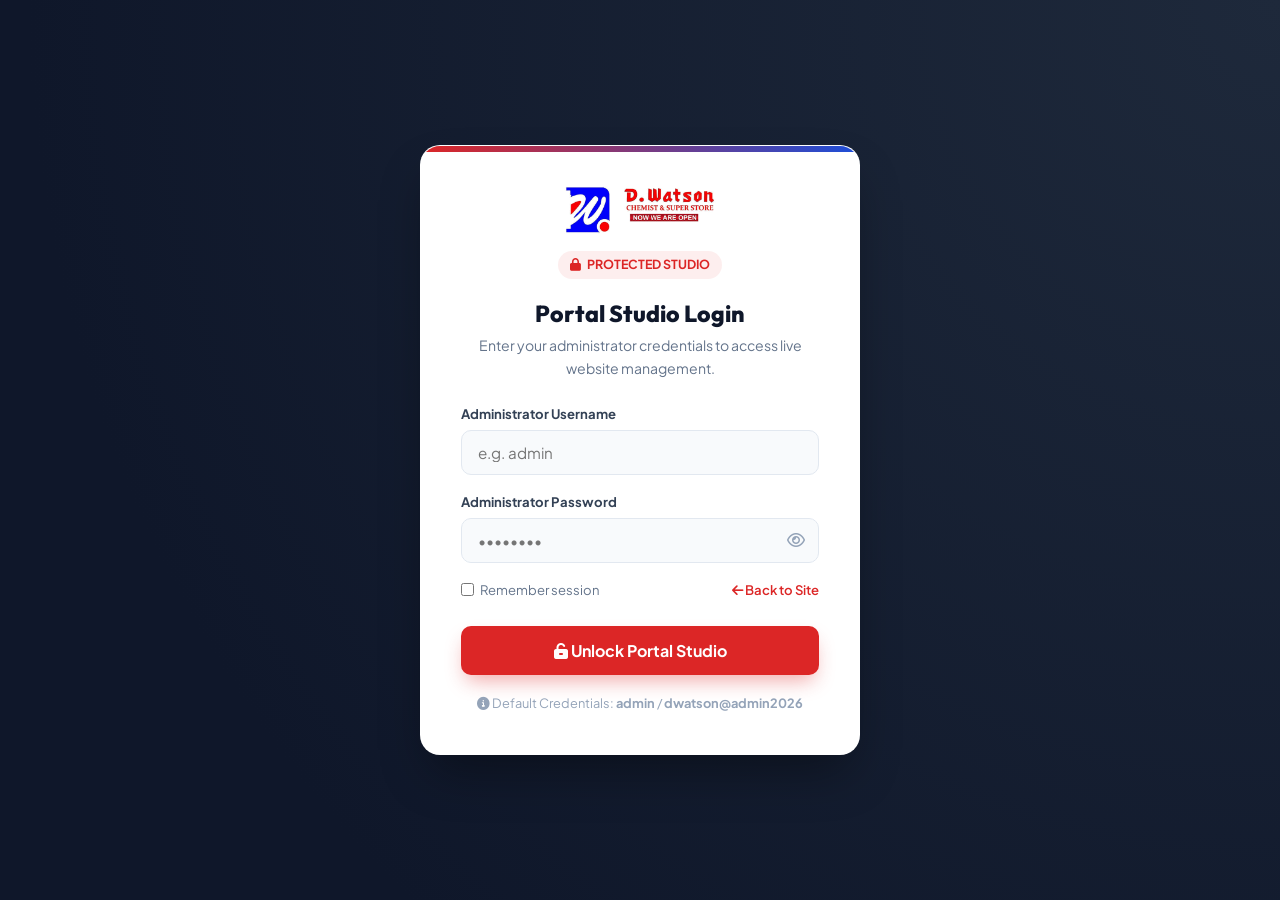
==== commit 75ef05f3: "Integrate official D. Watson logo, emblem, dark-mode footer logo, and favicons" ====
--- a/admin.html
+++ b/admin.html
@@ -14,16 +14,20 @@
   <!-- Font Awesome 6 -->
   <link rel="stylesheet" href="https://cdnjs.cloudflare.com/ajax/libs/font-awesome/6.5.1/css/all.min.css">
 
-  <!-- Stylesheets (v2.6) -->
-  <link rel="stylesheet" href="css/style.css?v=2.6">
-  <link rel="stylesheet" href="css/admin.css?v=2.6">
+  <!-- Favicon -->
+  <link rel="icon" type="image/png" href="assets/images/favicon.png">
+  <link rel="shortcut icon" href="favicon.ico">
+
+  <!-- Stylesheets (v3.3) -->
+  <link rel="stylesheet" href="css/style.css?v=3.3">
+  <link rel="stylesheet" href="css/admin.css?v=3.3">
 </head>
 <body class="admin-body">
 
   <!-- ================= AUTHENTICATION / LOGIN OVERLAY ================= -->
   <div class="admin-auth-overlay" id="adminAuthOverlay">
     <div class="auth-card">
-      <img src="assets/images/logo.svg" alt="D. Watson" class="auth-logo">
+      <img src="assets/images/logo.png" alt="D. Watson" class="auth-logo">
       <span class="auth-badge"><i class="fa-solid fa-lock"></i> Protected Studio</span>
       <h2 class="auth-title">Portal Studio Login</h2>
       <p class="auth-sub">Enter your administrator credentials to access live website management.</p>
@@ -69,7 +73,7 @@
     <button class="admin-mobile-toggle-btn" onclick="toggleAdminDrawer()" aria-label="Open navigation menu">
       <i class="fa-solid fa-bars-staggered"></i>
     </button>
-    <img src="assets/images/logo-white.svg" alt="D. Watson Admin" class="admin-mobile-logo">
+    <img src="assets/images/logo-white.png" alt="D. Watson Admin" class="admin-mobile-logo">
     <div style="display: flex; gap: 8px; align-items: center;">
       <a href="index.html" target="_blank" class="admin-mobile-action-btn" title="View live site">
         <i class="fa-solid fa-eye"></i>
@@ -86,7 +90,7 @@
   <!-- ================= MAIN ADMIN SIDEBAR ================= -->
   <aside class="admin-sidebar" id="adminSidebar">
     <div class="sidebar-header">
-      <img src="assets/images/logo-white.svg" alt="D. Watson Admin">
+      <img src="assets/images/logo-white.png" alt="D. Watson Admin">
       <button class="admin-sidebar-close-btn" onclick="toggleAdminDrawer()" aria-label="Close menu">
         <i class="fa-solid fa-xmark"></i>
       </button>
@@ -111,6 +115,9 @@
       </div>
 
       <div class="nav-category-title">Corporate Settings</div>
+      <div class="admin-nav-item" data-tab="tabManagement">
+        <i class="fa-solid fa-users-gear"></i> Leadership Team
+      </div>
       <div class="admin-nav-item" data-tab="tabCompany">
         <i class="fa-solid fa-building"></i> Company &amp; Heritage
       </div>
@@ -272,7 +279,26 @@
         </div>
       </section>
 
-      <!-- ================= 5. COMPANY SETTINGS TAB ================= -->
+      <!-- ================= 5. LEADERSHIP TEAM & BOARD TAB ================= -->
+      <section class="admin-tab-pane" id="tabManagement">
+        <div class="admin-card">
+          <div class="card-header-flex">
+            <div>
+              <h2 class="card-title">Board of Directors &amp; Executive Leadership</h2>
+              <p style="font-size:0.85rem; color:#64748B;">Manage Chairman, CEO, and Executive Directors, profile photos, official titles, and corporate biographies.</p>
+            </div>
+            <button class="btn btn-primary btn-sm" onclick="openManagementModal(-1)">
+              <i class="fa-solid fa-plus"></i> Add Executive Member
+            </button>
+          </div>
+
+          <div class="editable-items-list" id="adminManagementList">
+            <!-- Populated dynamically via admin.js -->
+          </div>
+        </div>
+      </section>
+
+      <!-- ================= 6. COMPANY SETTINGS TAB ================= -->
       <section class="admin-tab-pane" id="tabCompany">
         <div class="admin-card">
           <div class="card-header-flex">
@@ -368,7 +394,7 @@
               </div>
               <div class="admin-form-group">
                 <label>Emergency Recovery PIN (4 Digits)</label>
-                <input type="text" class="admin-form-input" id="secPin" maxlength="4" placeholder="1975" required>
+                <input type="text" class="admin-form-input" id="secPin" maxlength="4" placeholder="1978" required>
               </div>
             </div>
 
@@ -439,8 +465,8 @@
     Changes saved successfully!
   </div>
 
-  <!-- Scripts (v3.1) -->
-  <script src="js/data.js?v=3.1"></script>
-  <script src="js/admin.js?v=3.1"></script>
+  <!-- Scripts (v3.3) -->
+  <script src="js/data.js?v=3.3"></script>
+  <script src="js/admin.js?v=3.3"></script>
 </body>
 </html>
--- a/css/style.css
+++ b/css/style.css
@@ -74,6 +74,7 @@
   scroll-behavior: smooth;
   font-size: 16px;
   -webkit-font-smoothing: antialiased;
+  overflow-x: hidden;
 }
 
 body {
@@ -81,7 +82,6 @@
   background-color: var(--bg-page);
   color: var(--text-main);
   line-height: 1.6;
-  overflow-x: hidden;
 }
 
 img {
@@ -257,12 +257,18 @@
 }
 
 /* ==========================================================================
-   Top Announcement Bar & Header
+   Sticky Header Wrapper + Top Announcement Bar & Header
    ========================================================================== */
-.top-bar {
+
+/* Single wrapper so both bars always stay on screen, even with overflow-x:hidden on body */
+.sticky-header-wrap {
   position: sticky;
   top: 0;
-  z-index: 1001;
+  z-index: 1000;
+  width: 100%;
+}
+
+.top-bar {
   background: var(--dw-navy);
   color: var(--text-white);
   font-size: 0.85rem;
@@ -338,9 +344,8 @@
 
 /* Header & Navigation */
 .site-header {
-  position: sticky;
-  top: 36px;
-  z-index: 1000;
+  position: relative;
+  z-index: 1;
   background: rgba(255, 255, 255, 0.96);
   backdrop-filter: blur(16px);
   border-bottom: 1px solid var(--border-subtle);
@@ -786,6 +791,426 @@
 .about-feat-item i {
   color: var(--dw-red);
   font-size: 1.1rem;
+}
+
+/* ==========================================================================
+   Heritage Timeline & Milestones
+   ========================================================================== */
+.heritage-timeline-wrap {
+  position: relative;
+}
+
+.timeline-grid {
+  display: grid;
+  grid-template-columns: repeat(3, 1fr);
+  gap: 24px;
+}
+
+.timeline-item {
+  position: relative;
+}
+
+.timeline-card {
+  background: var(--bg-surface);
+  border-radius: var(--radius-md);
+  padding: 24px;
+  border: 1px solid var(--border-subtle);
+  box-shadow: var(--shadow-sm);
+  height: 100%;
+  transition: var(--transition);
+  position: relative;
+  overflow: hidden;
+}
+
+.timeline-card:hover {
+  transform: translateY(-4px);
+  box-shadow: var(--shadow-md);
+  border-color: rgba(220, 38, 38, 0.2);
+}
+
+.timeline-card::before {
+  content: '';
+  position: absolute;
+  top: 0;
+  left: 0;
+  width: 4px;
+  height: 100%;
+  background: var(--grad-primary);
+}
+
+.timeline-year {
+  display: inline-block;
+  font-size: 1.25rem;
+  font-weight: 900;
+  color: var(--dw-red);
+  font-family: var(--font-heading);
+  margin-bottom: 8px;
+}
+
+.timeline-title {
+  font-size: 1.05rem;
+  font-weight: 700;
+  color: var(--dw-navy);
+  margin-bottom: 8px;
+}
+
+.timeline-desc {
+  font-size: 0.88rem;
+  color: var(--text-muted);
+  line-height: 1.55;
+  margin: 0;
+}
+
+/* ==========================================================================
+   Board of Directors & Executive Leadership Section
+   ========================================================================== */
+.leadership-section {
+  padding: 100px 0;
+  background: linear-gradient(180deg, #F8FAFC 0%, #EFF6FF 50%, #F8FAFC 100%);
+  position: relative;
+  overflow: hidden;
+}
+
+.leadership-section::before {
+  content: '';
+  position: absolute;
+  top: 0;
+  left: 0;
+  right: 0;
+  height: 1px;
+  background: linear-gradient(90deg, transparent, rgba(220, 38, 38, 0.25), rgba(29, 78, 216, 0.25), transparent);
+}
+
+.leadership-grid {
+  display: grid;
+  grid-template-columns: repeat(auto-fit, minmax(360px, 1fr));
+  gap: 28px;
+  margin-top: 10px;
+}
+
+.leader-card {
+  background: rgba(255, 255, 255, 0.96);
+  backdrop-filter: blur(12px);
+  -webkit-backdrop-filter: blur(12px);
+  border-radius: var(--radius-lg);
+  border: 1px solid rgba(226, 232, 240, 0.9);
+  padding: 26px;
+  box-shadow: 0 10px 30px -5px rgba(15, 23, 42, 0.05), 0 0 0 1px rgba(15, 23, 42, 0.02);
+  transition: all 0.35s cubic-bezier(0.16, 1, 0.3, 1);
+  position: relative;
+  overflow: hidden;
+  display: flex;
+  flex-direction: column;
+  justify-content: space-between;
+}
+
+.leader-card::after {
+  content: '';
+  position: absolute;
+  top: 0;
+  left: 0;
+  right: 0;
+  height: 4px;
+  background: var(--grad-primary);
+  opacity: 0.85;
+  transition: height 0.3s ease, opacity 0.3s ease;
+}
+
+.leader-card:hover {
+  transform: translateY(-6px);
+  box-shadow: 0 20px 40px -10px rgba(15, 23, 42, 0.12), 0 0 0 1px rgba(220, 38, 38, 0.2);
+  border-color: rgba(220, 38, 38, 0.3);
+}
+
+.leader-card:hover::after {
+  height: 6px;
+  opacity: 1;
+}
+
+/* Tier specific flair */
+.leader-chairman-card {
+  border-color: rgba(220, 38, 38, 0.2);
+  background: linear-gradient(135deg, rgba(255, 255, 255, 0.98), rgba(254, 242, 242, 0.5));
+}
+
+.leader-chairman-card::after {
+  background: linear-gradient(90deg, #DC2626, #F59E0B, #DC2626);
+}
+
+.leader-cochairman-card {
+  border-color: rgba(29, 78, 216, 0.2);
+  background: linear-gradient(135deg, rgba(255, 255, 255, 0.98), rgba(239, 246, 255, 0.5));
+}
+
+.leader-cochairman-card::after {
+  background: linear-gradient(90deg, #1D4ED8, #38BDF8, #1D4ED8);
+}
+
+.leader-ceo-card {
+  border-color: rgba(15, 23, 42, 0.15);
+  background: linear-gradient(135deg, rgba(255, 255, 255, 0.98), rgba(241, 245, 249, 0.6));
+}
+
+.leader-card-inner {
+  display: flex;
+  align-items: center;
+  gap: 22px;
+}
+
+.leader-avatar-wrap {
+  position: relative;
+  width: 112px;
+  height: 112px;
+  flex-shrink: 0;
+}
+
+.avatar-ring-glow {
+  position: absolute;
+  inset: -3px;
+  border-radius: 50%;
+  background: linear-gradient(135deg, #DC2626 0%, #1D4ED8 100%);
+  opacity: 0.85;
+  transition: transform 0.3s ease, opacity 0.3s ease;
+  z-index: 1;
+}
+
+.leader-card:hover .avatar-ring-glow {
+  transform: scale(1.05);
+  opacity: 1;
+}
+
+.leader-avatar {
+  position: relative;
+  width: 100%;
+  height: 100%;
+  object-fit: cover;
+  border-radius: 50%;
+  border: 3px solid #FFFFFF;
+  background: #E2E8F0;
+  z-index: 2;
+  transition: transform 0.3s ease;
+}
+
+.leader-card:hover .leader-avatar {
+  transform: scale(1.02);
+}
+
+.leader-icon-badge {
+  position: absolute;
+  bottom: 0;
+  right: 0;
+  width: 32px;
+  height: 32px;
+  border-radius: 50%;
+  background: linear-gradient(135deg, #DC2626, #B91C1C);
+  color: #FFFFFF;
+  display: flex;
+  align-items: center;
+  justify-content: center;
+  font-size: 0.8rem;
+  box-shadow: 0 4px 10px rgba(220, 38, 38, 0.4), 0 0 0 2.5px #FFFFFF;
+  z-index: 3;
+  transition: transform 0.3s ease;
+}
+
+.leader-cochairman-card .leader-icon-badge {
+  background: linear-gradient(135deg, #1D4ED8, #1E40AF);
+  box-shadow: 0 4px 10px rgba(29, 78, 216, 0.4), 0 0 0 2.5px #FFFFFF;
+}
+
+.leader-ceo-card .leader-icon-badge {
+  background: linear-gradient(135deg, #0F172A, #334155);
+  box-shadow: 0 4px 10px rgba(15, 23, 42, 0.4), 0 0 0 2.5px #FFFFFF;
+}
+
+.leader-director-card .leader-icon-badge {
+  background: linear-gradient(135deg, #0284C7, #0369A1);
+  box-shadow: 0 4px 10px rgba(2, 132, 199, 0.4), 0 0 0 2.5px #FFFFFF;
+}
+
+.leader-card:hover .leader-icon-badge {
+  transform: scale(1.12) rotate(6deg);
+}
+
+.leader-info {
+  flex: 1;
+  min-width: 0;
+}
+
+.leader-header-row {
+  display: flex;
+  align-items: center;
+  justify-content: space-between;
+  gap: 8px;
+  margin-bottom: 4px;
+}
+
+.leader-badge-pill {
+  display: inline-flex;
+  align-items: center;
+  gap: 5px;
+  padding: 3px 10px;
+  border-radius: var(--radius-full);
+  font-size: 0.72rem;
+  font-weight: 700;
+  text-transform: uppercase;
+  letter-spacing: 0.4px;
+  background: rgba(220, 38, 38, 0.08);
+  color: var(--dw-red);
+  border: 1px solid rgba(220, 38, 38, 0.18);
+}
+
+.leader-cochairman-card .leader-badge-pill {
+  background: rgba(29, 78, 216, 0.08);
+  color: var(--dw-blue);
+  border-color: rgba(29, 78, 216, 0.18);
+}
+
+.leader-director-card .leader-badge-pill {
+  background: rgba(2, 132, 199, 0.08);
+  color: #0284C7;
+  border-color: rgba(2, 132, 199, 0.18);
+}
+
+.leader-name {
+  font-family: var(--font-heading);
+  font-size: 1.26rem;
+  font-weight: 800;
+  color: #0F172A;
+  margin: 3px 0 2px;
+  line-height: 1.25;
+}
+
+.leader-role-wrap {
+  display: flex;
+  align-items: center;
+  gap: 8px;
+  margin-bottom: 4px;
+}
+
+.leader-role {
+  font-size: 0.84rem;
+  font-weight: 800;
+  color: var(--dw-blue);
+  text-transform: uppercase;
+  letter-spacing: 0.6px;
+}
+
+.leader-chairman-card .leader-role {
+  color: var(--dw-red);
+}
+
+.leader-role-divider {
+  flex: 1;
+  height: 2px;
+  background: linear-gradient(90deg, rgba(29, 78, 216, 0.3), transparent);
+  border-radius: 2px;
+}
+
+.leader-chairman-card .leader-role-divider {
+  background: linear-gradient(90deg, rgba(220, 38, 38, 0.3), transparent);
+}
+
+.leader-org {
+  font-size: 0.82rem;
+  font-weight: 600;
+  color: #64748B;
+  display: flex;
+  align-items: center;
+  gap: 6px;
+  margin-bottom: 8px;
+}
+
+.leader-org i {
+  color: #94A3B8;
+  font-size: 0.78rem;
+}
+
+.leader-bio {
+  font-size: 0.82rem;
+  color: #475569;
+  line-height: 1.48;
+  margin: 0;
+  display: -webkit-box;
+  -webkit-line-clamp: 3;
+  -webkit-box-orient: vertical;
+  overflow: hidden;
+}
+
+/* Corporate Commitment Motto Banner */
+.leadership-motto-card {
+  background: linear-gradient(135deg, #0F172A 0%, #1E293B 100%);
+  color: #FFFFFF;
+  border-radius: var(--radius-xl);
+  padding: 36px 44px;
+  margin-top: 50px;
+  display: flex;
+  align-items: center;
+  gap: 28px;
+  border: 1px solid rgba(255, 255, 255, 0.12);
+  box-shadow: 0 20px 40px -10px rgba(15, 23, 42, 0.3);
+  position: relative;
+  overflow: hidden;
+}
+
+.leadership-motto-card::before {
+  content: '';
+  position: absolute;
+  top: -50%;
+  right: -20%;
+  width: 300px;
+  height: 300px;
+  border-radius: 50%;
+  background: radial-gradient(circle, rgba(220, 38, 38, 0.15) 0%, transparent 70%);
+  pointer-events: none;
+}
+
+.motto-icon-wrap {
+  width: 64px;
+  height: 64px;
+  border-radius: 50%;
+  background: linear-gradient(135deg, #DC2626, #EF4444);
+  color: #FFFFFF;
+  display: flex;
+  align-items: center;
+  justify-content: center;
+  font-size: 1.6rem;
+  flex-shrink: 0;
+  box-shadow: 0 8px 20px rgba(220, 38, 38, 0.4);
+}
+
+.motto-content {
+  flex: 1;
+}
+
+.motto-quote {
+  font-size: 1.12rem;
+  font-weight: 500;
+  font-style: italic;
+  color: #F1F5F9;
+  line-height: 1.6;
+  margin-bottom: 12px;
+}
+
+.motto-signature {
+  display: flex;
+  align-items: center;
+  gap: 12px;
+  flex-wrap: wrap;
+}
+
+.motto-signature strong {
+  font-size: 0.95rem;
+  color: #FFFFFF;
+  font-weight: 700;
+}
+
+.motto-signature span {
+  font-size: 0.82rem;
+  color: #94A3B8;
+  background: rgba(255, 255, 255, 0.08);
+  padding: 2px 10px;
+  border-radius: var(--radius-full);
 }
 
 /* ==========================================================================
@@ -2524,4 +2949,239 @@
   transform: scale(1.08);
 }
 
-
+/* ==========================================================================
+   Interactive Image Gallery & Lightbox Section
+   ========================================================================== */
+.gallery-section {
+  padding: 100px 0;
+  background: #F8FAFC;
+}
+
+.gallery-filters {
+  display: flex;
+  justify-content: center;
+  align-items: center;
+  gap: 10px;
+  flex-wrap: wrap;
+  margin-bottom: 40px;
+}
+
+.gallery-filter-btn {
+  padding: 10px 22px;
+  border-radius: var(--radius-full);
+  border: 1px solid var(--border-strong);
+  background: var(--bg-surface);
+  color: var(--text-main);
+  font-size: 0.9rem;
+  font-weight: 600;
+  cursor: pointer;
+  transition: all 0.25s cubic-bezier(0.16, 1, 0.3, 1);
+}
+
+.gallery-filter-btn:hover {
+  border-color: var(--dw-blue);
+  color: var(--dw-blue);
+  transform: translateY(-2px);
+  box-shadow: var(--shadow-sm);
+}
+
+.gallery-filter-btn.active {
+  background: var(--dw-blue);
+  color: #FFFFFF;
+  border-color: var(--dw-blue);
+  box-shadow: 0 4px 14px rgba(29, 78, 216, 0.3);
+}
+
+.gallery-grid {
+  display: grid;
+  grid-template-columns: repeat(auto-fill, minmax(280px, 1fr));
+  gap: 24px;
+}
+
+.gallery-item {
+  position: relative;
+  border-radius: var(--radius-lg);
+  overflow: hidden;
+  height: 260px;
+  cursor: pointer;
+  box-shadow: var(--shadow-sm);
+  background: #0F172A;
+  transition: all 0.35s cubic-bezier(0.16, 1, 0.3, 1);
+}
+
+.gallery-item:hover {
+  transform: translateY(-6px);
+  box-shadow: var(--shadow-xl);
+}
+
+.gallery-item img {
+  width: 100%;
+  height: 100%;
+  object-fit: cover;
+  transition: transform 0.6s cubic-bezier(0.16, 1, 0.3, 1);
+}
+
+.gallery-item:hover img {
+  transform: scale(1.08);
+}
+
+.gallery-overlay {
+  position: absolute;
+  inset: 0;
+  background: linear-gradient(180deg, rgba(15, 23, 42, 0.1) 0%, rgba(15, 23, 42, 0.85) 100%);
+  opacity: 0;
+  display: flex;
+  flex-direction: column;
+  justify-content: flex-end;
+  padding: 24px;
+  transition: opacity 0.3s ease;
+}
+
+.gallery-item:hover .gallery-overlay {
+  opacity: 1;
+}
+
+.gallery-zoom-icon {
+  position: absolute;
+  top: 18px;
+  right: 18px;
+  width: 38px;
+  height: 38px;
+  border-radius: 50%;
+  background: rgba(255, 255, 255, 0.25);
+  backdrop-filter: blur(8px);
+  display: flex;
+  align-items: center;
+  justify-content: center;
+  color: #FFFFFF;
+  font-size: 0.9rem;
+  transition: transform 0.2s ease;
+}
+
+.gallery-item:hover .gallery-zoom-icon {
+  transform: scale(1.1);
+}
+
+.gallery-overlay-cat {
+  font-size: 0.75rem;
+  font-weight: 700;
+  text-transform: uppercase;
+  letter-spacing: 0.08em;
+  color: var(--dw-red-light);
+  margin-bottom: 4px;
+}
+
+.gallery-overlay-title {
+  color: #FFFFFF;
+  font-size: 1.05rem;
+  font-weight: 700;
+  line-height: 1.3;
+}
+
+/* Lightbox Modal */
+.lightbox-modal {
+  position: fixed;
+  inset: 0;
+  z-index: 10000;
+  background: rgba(15, 23, 42, 0.96);
+  backdrop-filter: blur(12px);
+  display: flex;
+  align-items: center;
+  justify-content: center;
+  opacity: 0;
+  visibility: hidden;
+  transition: all 0.3s ease;
+}
+
+.lightbox-modal.active {
+  opacity: 1;
+  visibility: visible;
+}
+
+.lightbox-content {
+  max-width: 90vw;
+  max-height: 90vh;
+  display: flex;
+  flex-direction: column;
+  align-items: center;
+}
+
+.lightbox-img-wrap {
+  max-width: 100%;
+  max-height: 75vh;
+  overflow: hidden;
+  border-radius: var(--radius-lg);
+  box-shadow: 0 25px 50px -12px rgba(0, 0, 0, 0.6);
+  background: #020617;
+}
+
+.lightbox-img-wrap img {
+  max-width: 100%;
+  max-height: 75vh;
+  object-fit: contain;
+  display: block;
+}
+
+.lightbox-caption {
+  margin-top: 16px;
+  text-align: center;
+  color: #FFFFFF;
+  font-size: 1rem;
+  max-width: 600px;
+}
+
+.lightbox-close {
+  position: absolute;
+  top: 24px;
+  right: 28px;
+  background: rgba(255, 255, 255, 0.15);
+  border: none;
+  color: white;
+  width: 44px;
+  height: 44px;
+  border-radius: 50%;
+  font-size: 1.5rem;
+  cursor: pointer;
+  display: flex;
+  align-items: center;
+  justify-content: center;
+  transition: background 0.2s ease;
+}
+
+.lightbox-close:hover {
+  background: var(--dw-red);
+}
+
+.lightbox-nav {
+  position: absolute;
+  top: 50%;
+  transform: translateY(-50%);
+  width: 52px;
+  height: 52px;
+  border-radius: 50%;
+  background: rgba(255, 255, 255, 0.15);
+  backdrop-filter: blur(8px);
+  border: 1px solid rgba(255, 255, 255, 0.2);
+  color: white;
+  font-size: 1.2rem;
+  cursor: pointer;
+  display: flex;
+  align-items: center;
+  justify-content: center;
+  transition: all 0.2s ease;
+}
+
+.lightbox-nav:hover {
+  background: var(--dw-blue);
+  transform: translateY(-50%) scale(1.1);
+}
+
+.lightbox-nav.prev {
+  left: 28px;
+}
+
+.lightbox-nav.next {
+  right: 28px;
+}
+
+
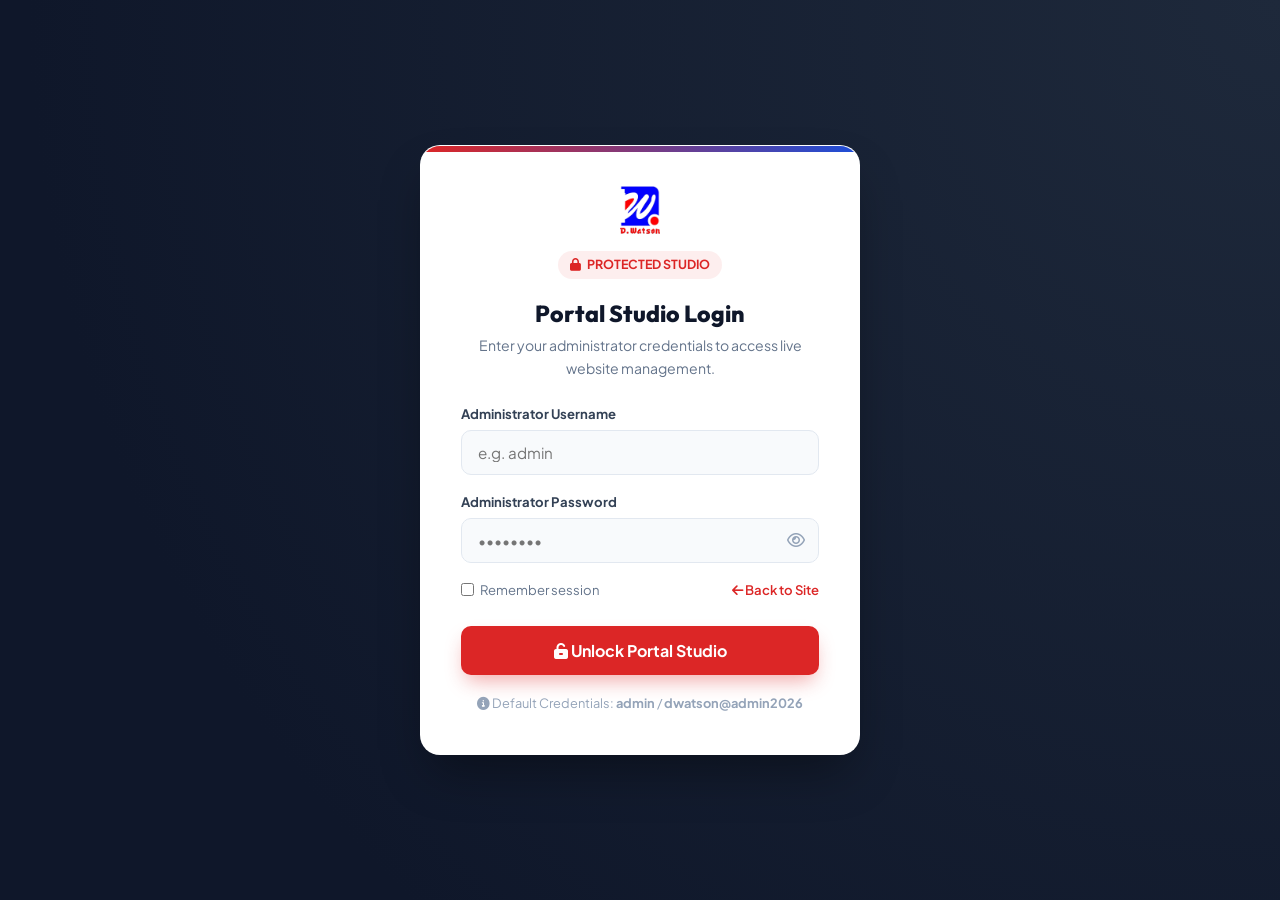
==== commit 18a578d4: "Use official logo-emblem.png for menu bar navbar and admin portal" ====
--- a/admin.html
+++ b/admin.html
@@ -27,7 +27,7 @@
   <!-- ================= AUTHENTICATION / LOGIN OVERLAY ================= -->
   <div class="admin-auth-overlay" id="adminAuthOverlay">
     <div class="auth-card">
-      <img src="assets/images/logo.png" alt="D. Watson" class="auth-logo">
+      <img src="assets/images/logo-emblem.png" alt="D. Watson Emblem" class="auth-logo">
       <span class="auth-badge"><i class="fa-solid fa-lock"></i> Protected Studio</span>
       <h2 class="auth-title">Portal Studio Login</h2>
       <p class="auth-sub">Enter your administrator credentials to access live website management.</p>
--- a/css/style.css
+++ b/css/style.css
@@ -377,8 +377,15 @@
 }
 
 .brand-logo img {
-  height: 48px;
+  height: 52px;
   width: auto;
+  object-fit: contain;
+  filter: drop-shadow(0 2px 6px rgba(0, 0, 0, 0.08));
+  transition: transform 0.25s cubic-bezier(0.16, 1, 0.3, 1);
+}
+
+.brand-logo:hover img {
+  transform: scale(1.06);
 }
 
 .nav-menu {
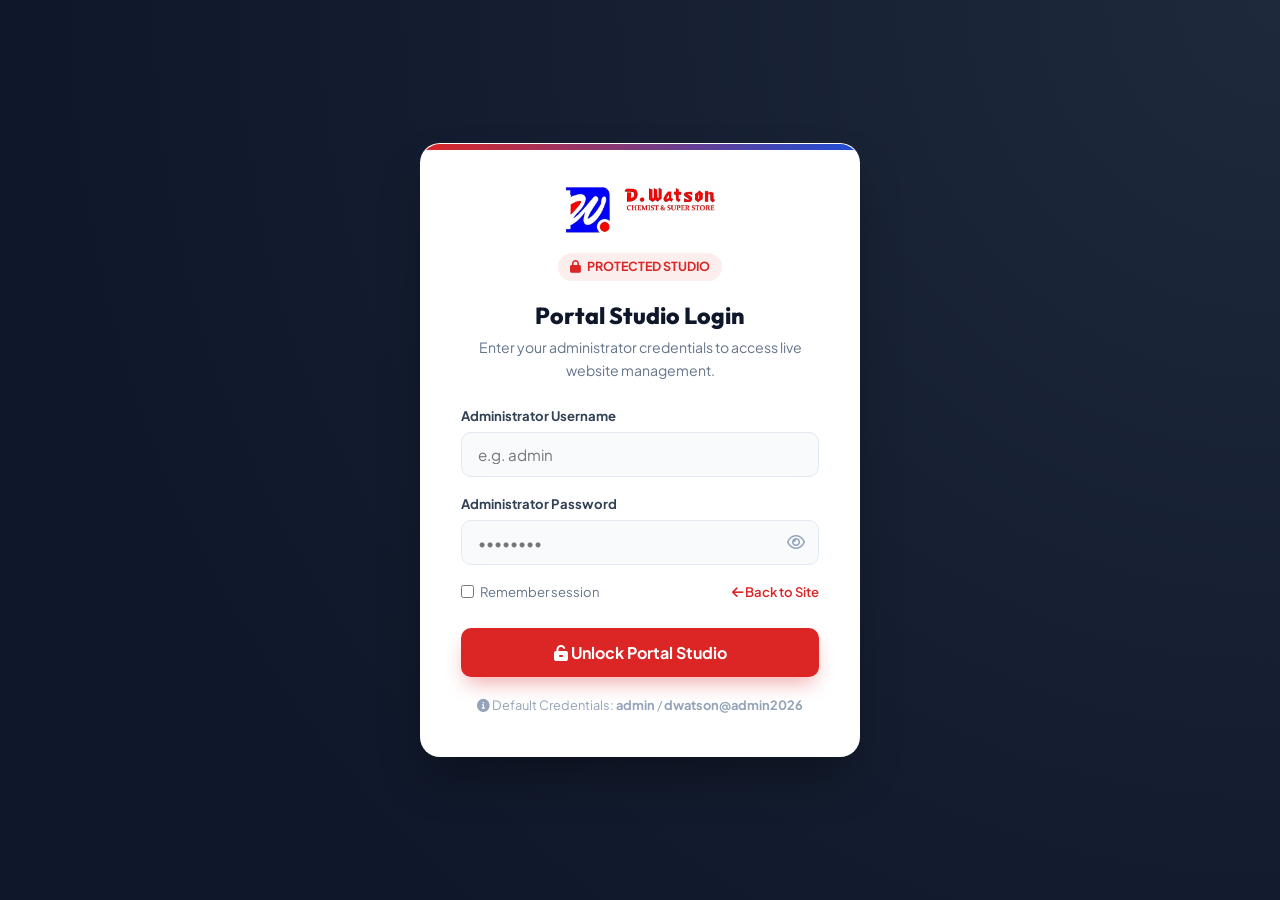
==== commit 070ff18b: "Update portal logo to match main menu logo, fix mobile bottom nav bar visibility, and resolve branch" ====
--- a/admin.html
+++ b/admin.html
@@ -18,16 +18,16 @@
   <link rel="icon" type="image/png" href="assets/images/favicon.png">
   <link rel="shortcut icon" href="favicon.ico">
 
-  <!-- Stylesheets (v3.3) -->
-  <link rel="stylesheet" href="css/style.css?v=3.3">
-  <link rel="stylesheet" href="css/admin.css?v=3.3">
+  <!-- Stylesheets (v5.2 - Official Brand Logo Plate) -->
+  <link rel="stylesheet" href="css/style.css?v=5.2">
+  <link rel="stylesheet" href="css/admin.css?v=5.2">
 </head>
 <body class="admin-body">
 
   <!-- ================= AUTHENTICATION / LOGIN OVERLAY ================= -->
   <div class="admin-auth-overlay" id="adminAuthOverlay">
     <div class="auth-card">
-      <img src="assets/images/logo-emblem.png" alt="D. Watson Emblem" class="auth-logo">
+      <img src="assets/images/logo.png" alt="D. Watson Chemist & Superstore" class="auth-logo">
       <span class="auth-badge"><i class="fa-solid fa-lock"></i> Protected Studio</span>
       <h2 class="auth-title">Portal Studio Login</h2>
       <p class="auth-sub">Enter your administrator credentials to access live website management.</p>
@@ -73,7 +73,7 @@
     <button class="admin-mobile-toggle-btn" onclick="toggleAdminDrawer()" aria-label="Open navigation menu">
       <i class="fa-solid fa-bars-staggered"></i>
     </button>
-    <img src="assets/images/logo-white.png" alt="D. Watson Admin" class="admin-mobile-logo">
+    <img src="assets/images/logo.png" alt="D. Watson Portal Studio" class="admin-mobile-logo">
     <div style="display: flex; gap: 8px; align-items: center;">
       <a href="index.html" target="_blank" class="admin-mobile-action-btn" title="View live site">
         <i class="fa-solid fa-eye"></i>
@@ -90,7 +90,7 @@
   <!-- ================= MAIN ADMIN SIDEBAR ================= -->
   <aside class="admin-sidebar" id="adminSidebar">
     <div class="sidebar-header">
-      <img src="assets/images/logo-white.png" alt="D. Watson Admin">
+      <img src="assets/images/logo.png" alt="D. Watson Portal Studio" class="admin-sidebar-logo">
       <button class="admin-sidebar-close-btn" onclick="toggleAdminDrawer()" aria-label="Close menu">
         <i class="fa-solid fa-xmark"></i>
       </button>
--- a/css/style.css
+++ b/css/style.css
@@ -74,6 +74,8 @@
   scroll-behavior: smooth;
   font-size: 16px;
   -webkit-font-smoothing: antialiased;
+  width: 100%;
+  max-width: 100%;
   overflow-x: hidden;
 }
 
@@ -82,6 +84,10 @@
   background-color: var(--bg-page);
   color: var(--text-main);
   line-height: 1.6;
+  width: 100%;
+  max-width: 100%;
+  overflow-x: hidden;
+  position: relative;
 }
 
 img {
@@ -1363,101 +1369,559 @@
 }
 
 /* ==========================================================================
-   Branches Explorer Section
+   Branches Explorer Section (Interactive Master-Detail Hub & Grid)
    ========================================================================== */
 .branches-section {
-  padding: 100px 0;
-  background: #F1F5F9;
-}
-
-.branch-filter-bar {
-  display: flex;
+  padding: 90px 0;
+  background: #F8FAFC;
+}
+
+/* Quick Metrics Strip */
+.branch-stats-strip {
+  display: grid;
+  grid-template-columns: repeat(4, 1fr);
+  gap: 16px;
+  margin-bottom: 30px;
+}
+
+.branch-stat-item {
+  background: white;
+  border-radius: var(--radius-md);
+  padding: 16px 20px;
+  display: flex;
+  align-items: center;
+  gap: 14px;
+  border: 1px solid #E2E8F0;
+  box-shadow: 0 2px 6px rgba(15, 23, 42, 0.04);
+  transition: var(--transition);
+}
+
+.branch-stat-item:hover {
+  transform: translateY(-2px);
+  box-shadow: 0 6px 14px rgba(15, 23, 42, 0.08);
+  border-color: #CBD5E1;
+}
+
+.branch-stat-item i {
+  font-size: 1.5rem;
+  color: var(--dw-blue);
+  width: 44px;
+  height: 44px;
+  border-radius: 10px;
+  background: var(--dw-blue-soft);
+  display: flex;
+  align-items: center;
+  justify-content: center;
+  flex-shrink: 0;
+}
+
+.branch-stat-item strong {
+  display: block;
+  font-size: 1.25rem;
+  font-weight: 800;
+  color: var(--dw-navy);
+  line-height: 1.1;
+}
+
+.branch-stat-item span {
+  font-size: 0.8rem;
+  color: var(--text-muted);
+  font-weight: 600;
+}
+
+/* Filter & Search Toolbar */
+.branch-toolbar {
+  display: flex;
+  align-items: center;
   justify-content: space-between;
-  align-items: center;
-  gap: 20px;
-  margin-bottom: 36px;
+  gap: 16px;
+  margin-bottom: 24px;
   flex-wrap: wrap;
 }
 
 .branch-search-box {
   position: relative;
   flex: 1;
-  max-width: 400px;
+  min-width: 280px;
+  max-width: 380px;
 }
 
 .branch-search-box input {
   width: 100%;
-  padding: 12px 18px 12px 44px;
+  padding: 11px 40px 11px 42px;
   border-radius: var(--radius-full);
-  border: 1px solid var(--border-strong);
-  background: var(--bg-surface);
-  font-size: 0.95rem;
+  border: 1px solid #CBD5E1;
+  background: white;
+  font-size: 0.92rem;
   outline: none;
   transition: var(--transition);
 }
 
 .branch-search-box input:focus {
   border-color: var(--dw-blue);
-  box-shadow: 0 0 0 4px var(--dw-blue-soft);
-}
-
-.branch-search-box i {
+  box-shadow: 0 0 0 3px var(--dw-blue-soft);
+}
+
+.branch-search-box > i {
   position: absolute;
-  left: 18px;
+  left: 16px;
   top: 50%;
   transform: translateY(-50%);
-  color: var(--text-muted);
+  color: #94A3B8;
+  font-size: 0.95rem;
+}
+
+.branch-search-clear {
+  position: absolute;
+  right: 12px;
+  top: 50%;
+  transform: translateY(-50%);
+  background: none;
+  border: none;
+  color: #94A3B8;
+  cursor: pointer;
+  padding: 4px;
+  font-size: 0.9rem;
+}
+
+.branch-search-clear:hover {
+  color: var(--dw-red);
 }
 
 .branch-pills {
   display: flex;
+  gap: 6px;
+  flex-wrap: wrap;
+  align-items: center;
+}
+
+.branch-pill-btn {
+  padding: 7px 15px;
+  border-radius: var(--radius-full);
+  font-size: 0.82rem;
+  font-weight: 700;
+  background: white;
+  color: #475569;
+  border: 1px solid #E2E8F0;
+  cursor: pointer;
+  transition: var(--transition-fast);
+}
+
+.branch-pill-btn:hover {
+  background: #F1F5F9;
+  border-color: #CBD5E1;
+  color: var(--dw-navy);
+}
+
+.branch-pill-btn.active {
+  background: var(--dw-navy);
+  color: white;
+  border-color: var(--dw-navy);
+  box-shadow: 0 2px 8px rgba(15, 23, 42, 0.15);
+}
+
+.branch-view-switcher {
+  display: flex;
+  background: white;
+  border: 1px solid #E2E8F0;
+  border-radius: var(--radius-full);
+  padding: 3px;
+  gap: 2px;
+}
+
+.branch-view-btn {
+  padding: 6px 12px;
+  border-radius: var(--radius-full);
+  font-size: 0.78rem;
+  font-weight: 700;
+  border: none;
+  background: transparent;
+  color: #64748B;
+  cursor: pointer;
+  transition: var(--transition-fast);
+  display: flex;
+  align-items: center;
+  gap: 6px;
+}
+
+.branch-view-btn.active {
+  background: var(--dw-blue);
+  color: white;
+}
+
+/* Master-Detail Interactive Hub */
+.branch-hub-layout {
+  display: grid;
+  grid-template-columns: 400px 1fr;
+  background: white;
+  border-radius: 18px;
+  border: 1px solid #E2E8F0;
+  box-shadow: 0 10px 30px rgba(15, 23, 42, 0.05);
+  overflow: hidden;
+  height: 590px;
+}
+
+/* Left Pane: Scrollable List */
+.branch-list-pane {
+  display: flex;
+  flex-direction: column;
+  height: 100%;
+  border-right: 1px solid #E2E8F0;
+  background: #F8FAFC;
+}
+
+.branch-list-header {
+  padding: 14px 18px;
+  border-bottom: 1px solid #E2E8F0;
+  background: white;
+  display: flex;
+  justify-content: space-between;
+  align-items: center;
+}
+
+.branch-list-header span {
+  font-weight: 800;
+  font-size: 0.88rem;
+  color: var(--dw-navy);
+}
+
+.branch-scroll-list {
+  flex: 1;
+  overflow-y: scroll; /* Always show scrollbar */
+  padding: 12px 14px 14px;
+  display: flex;
+  flex-direction: column;
+  gap: 10px;
+  scrollbar-width: thin;
+  scrollbar-color: var(--dw-red) #F1F5F9;
+}
+
+.branch-scroll-list::-webkit-scrollbar {
+  width: 8px;
+  display: block;
+}
+
+.branch-scroll-list::-webkit-scrollbar-track {
+  background: #F1F5F9;
+  border-radius: 8px;
+  margin: 4px 0;
+}
+
+.branch-scroll-list::-webkit-scrollbar-thumb {
+  background: var(--dw-red);
+  border-radius: 8px;
+  border: 2px solid #F1F5F9;
+}
+
+.branch-scroll-list::-webkit-scrollbar-thumb:hover {
+  background: #B91C1C;
+}
+
+.branch-list-footer {
+  padding: 10px 14px;
+  background: #FFFFFF;
+  border-top: 1px solid #E2E8F0;
+  font-size: 0.78rem;
+  font-weight: 700;
+  color: #64748B;
+  display: flex;
+  align-items: center;
+  justify-content: center;
   gap: 8px;
+  box-shadow: 0 -2px 10px rgba(0, 0, 0, 0.03);
+}
+
+.branch-list-footer i {
+  color: var(--dw-red);
+  animation: bounceDown 1.5s infinite ease-in-out;
+}
+
+@keyframes bounceDown {
+  0%, 100% { transform: translateY(0); }
+  50% { transform: translateY(3px); }
+}
+
+/* Compact Branch Item in List */
+.branch-mini-item {
+  background: white;
+  border: 1px solid #E2E8F0;
+  border-radius: 12px;
+  padding: 12px 14px;
+  cursor: pointer;
+  transition: all 0.2s ease;
+  position: relative;
+  display: flex;
+  flex-direction: column;
+  gap: 6px;
+}
+
+.branch-mini-item:hover {
+  border-color: #93C5FD;
+  background: #F8FAFC;
+  transform: translateX(3px);
+}
+
+.branch-mini-item.active {
+  border-color: var(--dw-blue);
+  background: #EFF6FF;
+  box-shadow: 0 4px 14px rgba(29, 78, 216, 0.08);
+}
+
+.branch-mini-item.active::before {
+  content: '';
+  position: absolute;
+  left: 0;
+  top: 10px;
+  bottom: 10px;
+  width: 4px;
+  background: var(--dw-blue);
+  border-radius: 0 4px 4px 0;
+}
+
+.branch-mini-top {
+  display: flex;
+  justify-content: space-between;
+  align-items: center;
+  gap: 8px;
+}
+
+.branch-mini-name {
+  font-weight: 800;
+  font-size: 0.92rem;
+  color: var(--dw-navy);
+  line-height: 1.2;
+}
+
+.branch-mini-badges {
+  display: flex;
+  gap: 4px;
+  flex-shrink: 0;
+}
+
+.branch-mini-city {
+  background: #E2E8F0;
+  color: #334155;
+  font-size: 0.7rem;
+  font-weight: 700;
+  padding: 2px 7px;
+  border-radius: 9999px;
+}
+
+.branch-mini-24 {
+  background: var(--dw-red);
+  color: white;
+  font-size: 0.68rem;
+  font-weight: 800;
+  padding: 2px 6px;
+  border-radius: 9999px;
+}
+
+.branch-mini-address {
+  font-size: 0.8rem;
+  color: #64748B;
+  display: flex;
+  align-items: center;
+  gap: 6px;
+  white-space: nowrap;
+  overflow: hidden;
+  text-overflow: ellipsis;
+}
+
+.branch-mini-address i {
+  color: var(--dw-red);
+  font-size: 0.75rem;
+}
+
+.branch-mini-footer {
+  display: flex;
+  justify-content: space-between;
+  align-items: center;
+  font-size: 0.76rem;
+  color: #64748B;
+  padding-top: 4px;
+  border-top: 1px dashed #E2E8F0;
+}
+
+/* Right Pane: Active Branch Showcase Detail */
+.branch-detail-pane {
+  height: 100%;
+  overflow-y: auto;
+  padding: 28px 32px;
+  display: flex;
+  flex-direction: column;
+  background: white;
+}
+
+.branch-detail-pane::-webkit-scrollbar {
+  width: 6px;
+}
+
+.branch-detail-pane::-webkit-scrollbar-thumb {
+  background: #CBD5E1;
+  border-radius: 4px;
+}
+
+.branch-detail-hero {
+  position: relative;
+  height: 210px;
+  border-radius: 14px;
+  overflow: hidden;
+  margin-bottom: 22px;
+  box-shadow: 0 4px 16px rgba(15, 23, 42, 0.08);
+}
+
+.branch-detail-hero img {
+  width: 100%;
+  height: 100%;
+  object-fit: cover;
+}
+
+.branch-detail-hero-overlay {
+  position: absolute;
+  bottom: 0;
+  left: 0;
+  right: 0;
+  padding: 20px;
+  background: linear-gradient(to top, rgba(15, 23, 42, 0.85), transparent);
+  display: flex;
+  justify-content: space-between;
+  align-items: flex-end;
+}
+
+.branch-detail-hero-title {
+  color: white;
+  font-size: 1.45rem;
+  font-weight: 900;
+  text-shadow: 0 2px 4px rgba(0,0,0,0.4);
+}
+
+.branch-detail-hero-city {
+  background: rgba(255, 255, 255, 0.25);
+  backdrop-filter: blur(8px);
+  color: white;
+  padding: 4px 12px;
+  border-radius: 9999px;
+  font-size: 0.78rem;
+  font-weight: 700;
+  border: 1px solid rgba(255,255,255,0.4);
+}
+
+.branch-detail-info-grid {
+  display: grid;
+  grid-template-columns: 1fr 1fr;
+  gap: 16px;
+  margin-bottom: 22px;
+}
+
+.branch-info-box {
+  background: #F8FAFC;
+  border: 1px solid #E2E8F0;
+  border-radius: 12px;
+  padding: 14px 16px;
+  display: flex;
+  flex-direction: column;
+  gap: 4px;
+}
+
+.branch-info-box-title {
+  font-size: 0.75rem;
+  font-weight: 800;
+  text-transform: uppercase;
+  letter-spacing: 0.5px;
+  color: #64748B;
+  display: flex;
+  align-items: center;
+  gap: 6px;
+}
+
+.branch-info-box-title i {
+  color: var(--dw-red);
+}
+
+.branch-info-box-val {
+  font-size: 0.92rem;
+  font-weight: 700;
+  color: var(--dw-navy);
+  line-height: 1.4;
+}
+
+.branch-amenities {
+  margin-bottom: 22px;
+}
+
+.branch-amenities-title {
+  font-size: 0.78rem;
+  font-weight: 800;
+  text-transform: uppercase;
+  color: #64748B;
+  margin-bottom: 8px;
+}
+
+.branch-amenities-tags {
+  display: flex;
+  gap: 6px;
   flex-wrap: wrap;
 }
 
-.branch-pill-btn {
-  padding: 8px 18px;
-  border-radius: var(--radius-full);
-  font-size: 0.88rem;
-  font-weight: 600;
-  background: var(--bg-surface);
-  color: var(--text-main);
-  border: 1px solid var(--border-subtle);
-  transition: var(--transition);
-}
-
-.branch-pill-btn:hover, .branch-pill-btn.active {
-  background: var(--dw-navy);
-  color: var(--text-white);
-  border-color: var(--dw-navy);
-}
-
+.branch-amenity-tag {
+  background: var(--dw-blue-soft);
+  color: var(--dw-blue);
+  font-size: 0.78rem;
+  font-weight: 700;
+  padding: 4px 10px;
+  border-radius: 6px;
+  display: flex;
+  align-items: center;
+  gap: 6px;
+}
+
+.branch-action-buttons-hub {
+  display: grid;
+  grid-template-columns: 1fr 1fr;
+  gap: 12px;
+  margin-top: auto;
+  padding-top: 18px;
+  border-top: 1px dashed #E2E8F0;
+}
+
+.branch-action-buttons-hub .btn {
+  display: flex;
+  align-items: center;
+  justify-content: center;
+  gap: 8px;
+  padding: 12px 18px;
+  font-weight: 700;
+  font-size: 0.92rem;
+  border-radius: 12px;
+}
+
+/* Compact Grid View Styling */
 .branches-grid {
   display: grid;
   grid-template-columns: repeat(3, 1fr);
-  gap: 24px;
+  gap: 20px;
 }
 
 .branch-card {
-  background: var(--bg-surface);
+  background: white;
   border-radius: var(--radius-lg);
   overflow: hidden;
-  border: 1px solid var(--border-subtle);
-  box-shadow: var(--shadow-sm);
+  border: 1px solid #E2E8F0;
+  box-shadow: 0 2px 8px rgba(15, 23, 42, 0.04);
   transition: var(--transition);
   display: flex;
   flex-direction: column;
 }
 
 .branch-card:hover {
-  transform: translateY(-6px);
-  box-shadow: var(--shadow-lg);
-  border-color: var(--dw-blue-light);
+  transform: translateY(-4px);
+  box-shadow: 0 10px 24px rgba(15, 23, 42, 0.08);
+  border-color: #93C5FD;
 }
 
 .branch-card-header {
   position: relative;
-  height: 160px;
+  height: 140px;
   overflow: hidden;
 }
 
@@ -1474,13 +1938,13 @@
 
 .branch-badge-24 {
   position: absolute;
-  top: 14px;
-  left: 14px;
+  top: 10px;
+  left: 10px;
   background: var(--dw-red);
   color: white;
-  padding: 4px 10px;
+  padding: 3px 8px;
   border-radius: 4px;
-  font-size: 0.72rem;
+  font-size: 0.68rem;
   font-weight: 800;
   text-transform: uppercase;
   letter-spacing: 0.5px;
@@ -1488,44 +1952,109 @@
 
 .branch-city-badge {
   position: absolute;
-  top: 14px;
-  right: 14px;
+  top: 10px;
+  right: 10px;
   background: rgba(15, 23, 42, 0.85);
   color: white;
-  padding: 4px 12px;
+  padding: 3px 10px;
   border-radius: var(--radius-full);
-  font-size: 0.75rem;
+  font-size: 0.72rem;
   font-weight: 700;
 }
 
 .branch-body {
-  padding: 22px;
+  padding: 18px;
   flex: 1;
   display: flex;
   flex-direction: column;
 }
 
 .branch-name {
-  font-size: 1.25rem;
-  font-weight: 700;
-  margin-bottom: 12px;
+  font-size: 1.1rem;
+  font-weight: 800;
+  margin-bottom: 10px;
   color: var(--dw-navy);
 }
 
 .branch-info-row {
   display: flex;
   align-items: flex-start;
-  gap: 12px;
-  font-size: 0.88rem;
+  gap: 10px;
+  font-size: 0.84rem;
   color: var(--text-muted);
-  margin-bottom: 10px;
+  margin-bottom: 8px;
 }
 
 .branch-info-row i {
   color: var(--dw-red);
-  font-size: 1rem;
-  margin-top: 3px;
+  font-size: 0.9rem;
+  margin-top: 2px;
   flex-shrink: 0;
+}
+
+.branch-services {
+  display: flex;
+  gap: 4px;
+  flex-wrap: wrap;
+  margin: 10px 0 14px;
+}
+
+.branch-srv-tag {
+  background: #F1F5F9;
+  color: #475569;
+  font-size: 0.72rem;
+  font-weight: 600;
+  padding: 2px 7px;
+  border-radius: 4px;
+}
+
+.branch-actions {
+  display: flex;
+  gap: 8px;
+  margin-top: auto;
+  padding-top: 12px;
+  border-top: 1px solid #F1F5F9;
+}
+
+.branch-actions .btn {
+  flex: 1;
+  font-size: 0.8rem;
+  padding: 8px 10px;
+}
+
+/* Responsive adjustments for Branches */
+@media (max-width: 992px) {
+  .branch-hub-layout {
+    grid-template-columns: 1fr;
+    height: auto;
+  }
+  .branch-list-pane {
+    height: 340px;
+    border-right: none;
+    border-bottom: 1px solid #E2E8F0;
+  }
+  .branch-detail-pane {
+    height: auto;
+    padding: 20px;
+  }
+  .branch-stats-strip {
+    grid-template-columns: 1fr 1fr;
+  }
+  .branches-grid {
+    grid-template-columns: 1fr 1fr;
+  }
+}
+
+@media (max-width: 640px) {
+  .branch-stats-strip {
+    grid-template-columns: 1fr;
+  }
+  .branches-grid {
+    grid-template-columns: 1fr;
+  }
+  .branch-detail-info-grid {
+    grid-template-columns: 1fr;
+  }
 }
 
 .branch-services {
@@ -2040,10 +2569,15 @@
   margin-bottom: 60px;
 }
 
-.footer-brand img {
-  height: 46px;
-  width: auto;
+.footer-brand img, .footer-emblem-logo {
+  height: 56px;
+  width: 56px;
+  object-fit: contain;
+  border-radius: 14px;
+  background: #FFFFFF;
+  padding: 4px;
   margin-bottom: 20px;
+  box-shadow: 0 6px 20px rgba(0, 0, 0, 0.35);
 }
 
 .footer-tagline {
@@ -2284,15 +2818,140 @@
 }
 
 /* ==========================================================================
-   Featured Products Showcase Styles & Hover Zoom Filter
+   Featured Products Sliding Showcase & Interactive Carousel
    ========================================================================== */
-.products-grid {
-  display: grid;
-  grid-template-columns: repeat(auto-fill, minmax(280px, 1fr));
-  gap: 28px;
+.product-filter-bar {
+  display: flex;
+  gap: 8px;
+  justify-content: center;
+  align-items: center;
+  flex-wrap: wrap;
+  margin-bottom: 32px;
+  padding: 6px 8px;
+  background: #F1F5F9;
+  border-radius: var(--radius-full);
+  border: 1px solid #E2E8F0;
+  width: fit-content;
+  max-width: 100%;
+  margin-left: auto;
+  margin-right: auto;
+}
+
+.prod-category-pill {
+  padding: 9px 20px;
+  border-radius: var(--radius-full);
+  font-size: 0.86rem;
+  font-weight: 700;
+  background: transparent;
+  color: #475569;
+  border: 1px solid transparent;
+  cursor: pointer;
+  transition: all 0.25s cubic-bezier(0.16, 1, 0.3, 1);
+  display: inline-flex;
+  align-items: center;
+  gap: 7px;
+  white-space: nowrap;
+}
+
+.prod-category-pill:hover {
+  color: var(--dw-navy);
+  background: rgba(255, 255, 255, 0.8);
+}
+
+.prod-category-pill.active {
+  background: #FFFFFF;
+  color: var(--dw-navy);
+  font-weight: 800;
+  border-color: #CBD5E1;
+  box-shadow: 0 4px 14px rgba(15, 23, 42, 0.1);
+}
+
+.products-carousel-container {
+  position: relative;
+  display: flex;
+  align-items: center;
+  margin-top: 10px;
+}
+
+.products-carousel-track {
+  display: flex;
+  gap: 24px;
+  overflow-x: auto;
+  scroll-behavior: smooth;
+  scroll-snap-type: x mandatory;
+  padding: 16px 8px 24px;
+  -webkit-overflow-scrolling: touch;
+  scrollbar-width: none;
+  width: 100%;
+}
+
+.products-carousel-track::-webkit-scrollbar {
+  display: none;
+}
+
+.prod-carousel-btn {
+  position: absolute;
+  top: 48%;
+  transform: translateY(-50%);
+  width: 48px;
+  height: 48px;
+  border-radius: 50%;
+  background: white;
+  color: var(--dw-navy);
+  border: 1px solid #E2E8F0;
+  box-shadow: 0 6px 20px rgba(15, 23, 42, 0.16);
+  display: flex;
+  align-items: center;
+  justify-content: center;
+  font-size: 1.15rem;
+  cursor: pointer;
+  z-index: 10;
+  transition: all 0.25s cubic-bezier(0.16, 1, 0.3, 1);
+}
+
+.prod-carousel-btn:hover {
+  background: var(--dw-red);
+  color: white;
+  border-color: var(--dw-red);
+  transform: translateY(-50%) scale(1.1);
+  box-shadow: 0 8px 24px rgba(220, 38, 38, 0.35);
+}
+
+.prod-carousel-btn.prev {
+  left: -20px;
+}
+
+.prod-carousel-btn.next {
+  right: -20px;
+}
+
+.prod-carousel-dots {
+  display: flex;
+  justify-content: center;
+  align-items: center;
+  gap: 8px;
+  margin-top: 16px;
+}
+
+.prod-dot {
+  width: 9px;
+  height: 9px;
+  border-radius: 50%;
+  background: #CBD5E1;
+  cursor: pointer;
+  transition: all 0.3s cubic-bezier(0.16, 1, 0.3, 1);
+}
+
+.prod-dot.active {
+  width: 28px;
+  border-radius: 9999px;
+  background: var(--dw-red);
 }
 
 .product-card {
+  flex: 0 0 310px;
+  max-width: 310px;
+  scroll-snap-align: start;
   background: var(--bg-surface);
   border-radius: var(--radius-lg);
   border: 1px solid var(--border-subtle);
@@ -2302,6 +2961,60 @@
   display: flex;
   flex-direction: column;
   position: relative;
+  user-select: none;
+}
+
+@media (max-width: 992px) {
+  .product-card {
+    flex: 0 0 280px;
+    max-width: 280px;
+  }
+  .prod-carousel-btn.prev {
+    left: -12px;
+  }
+  .prod-carousel-btn.next {
+    right: -12px;
+  }
+}
+
+@media (max-width: 768px) {
+  .products-carousel-track {
+    gap: 16px;
+    padding: 12px 4px 18px;
+  }
+  .product-card {
+    flex: 0 0 260px;
+    max-width: 260px;
+  }
+  .prod-carousel-btn {
+    width: 40px;
+    height: 40px;
+    font-size: 1rem;
+    background: rgba(255, 255, 255, 0.92);
+    backdrop-filter: blur(8px);
+  }
+  .prod-carousel-btn.prev {
+    left: -6px;
+  }
+  .prod-carousel-btn.next {
+    right: -6px;
+  }
+}
+
+@media (max-width: 480px) {
+  .product-card {
+    flex: 0 0 240px;
+    max-width: 240px;
+  }
+  .product-img-wrap {
+    height: 200px;
+  }
+  .product-body {
+    padding: 16px;
+  }
+  .product-title {
+    font-size: 0.96rem;
+  }
 }
 
 .product-card:hover {
--- a/css/admin.css
+++ b/css/admin.css
@@ -74,9 +74,11 @@
 }
 
 .auth-logo {
-  height: 48px;
+  height: 52px;
+  max-width: 210px;
   margin: 0 auto 16px;
   display: block;
+  object-fit: contain;
 }
 
 .auth-badge {
@@ -219,8 +221,15 @@
   gap: 12px;
 }
 
-.sidebar-header img {
+.sidebar-header img,
+.admin-sidebar-logo {
   height: 38px;
+  max-width: 170px;
+  background: #FFFFFF;
+  padding: 4px 10px;
+  border-radius: 8px;
+  object-fit: contain;
+  box-shadow: 0 2px 8px rgba(0, 0, 0, 0.2);
 }
 
 .sidebar-nav {
@@ -588,7 +597,12 @@
 }
 
 .admin-mobile-logo {
-  height: 32px;
+  height: 34px;
+  max-width: 140px;
+  background: #FFFFFF;
+  padding: 3px 8px;
+  border-radius: 6px;
+  object-fit: contain;
 }
 
 .admin-sidebar-close-btn {
